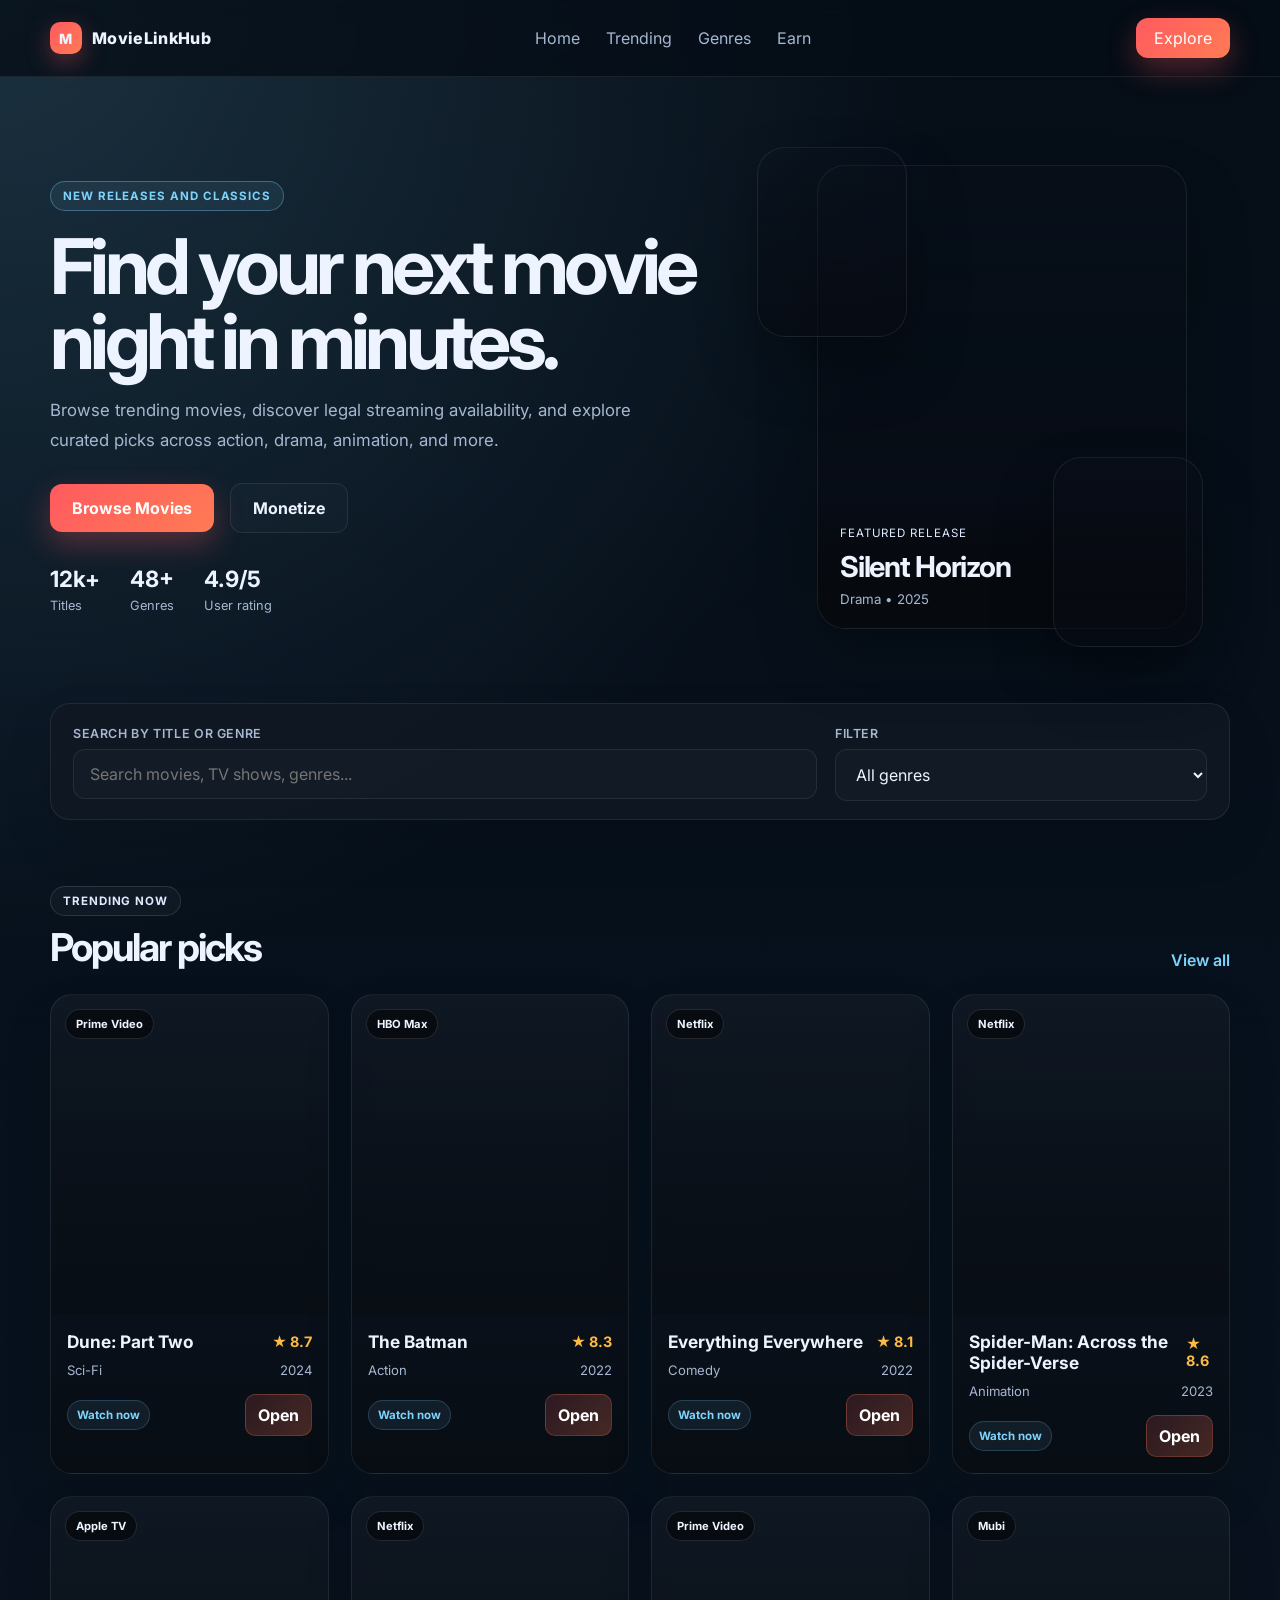
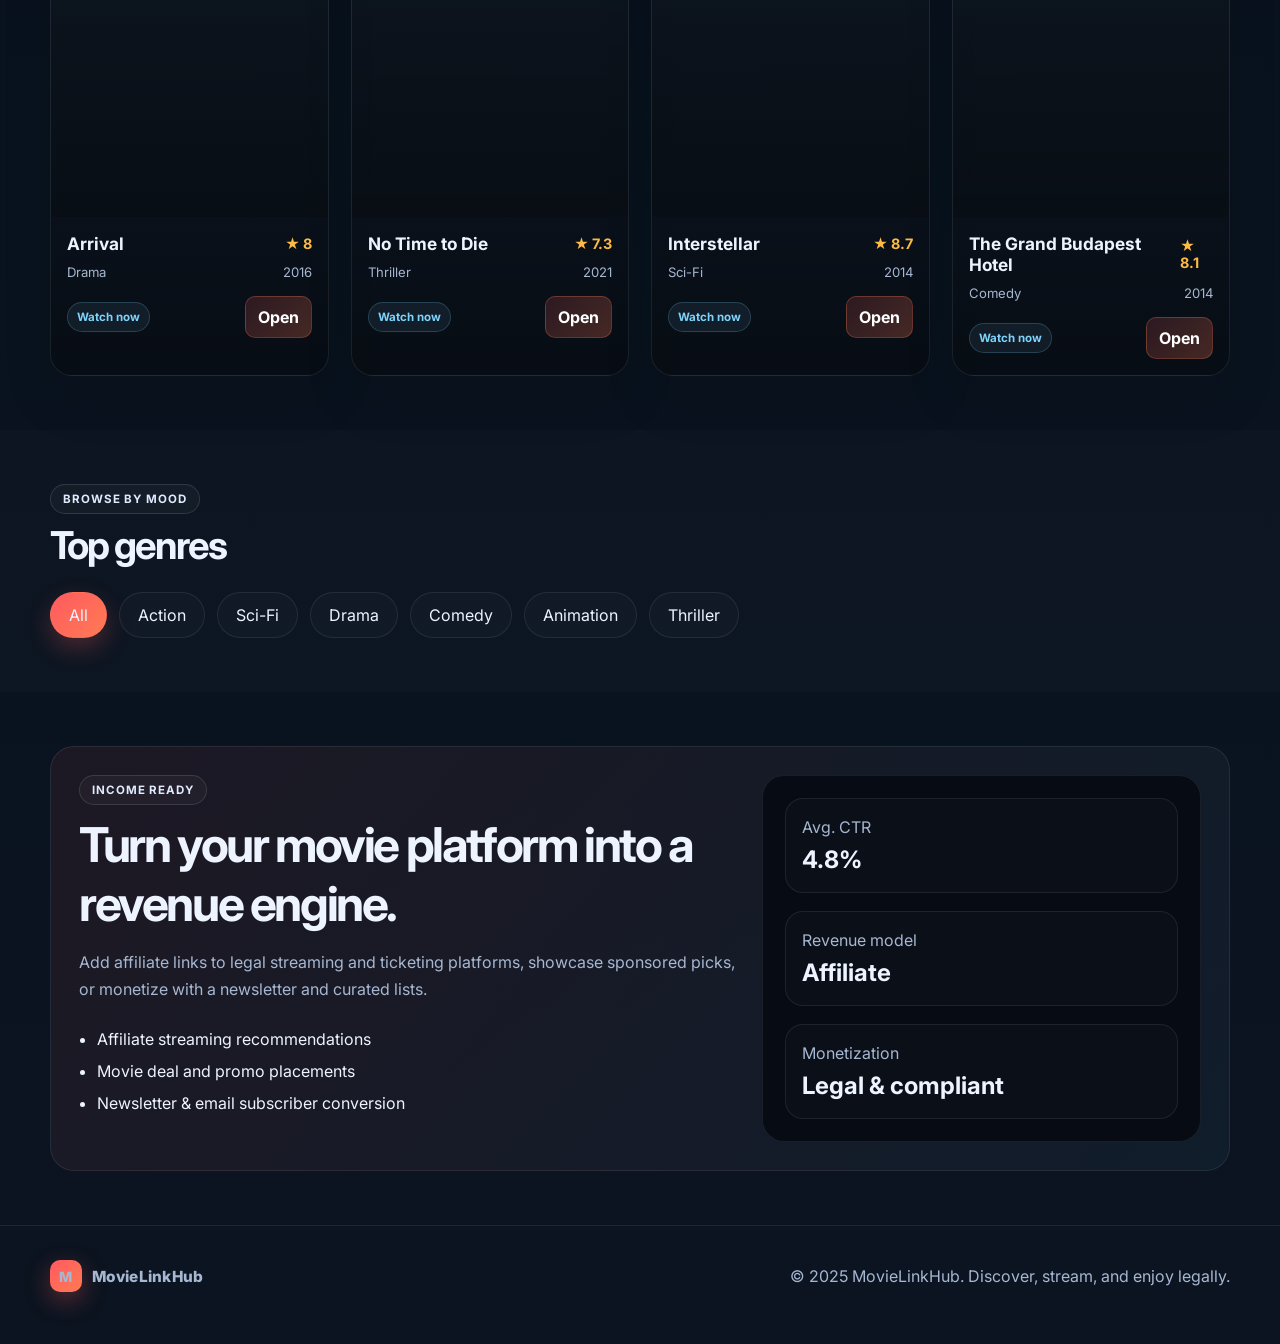
==== index.html @ af86abc9 "Create an initial movie discovery website with static content, filtering, and publisher-ready layout" ====
<!DOCTYPE html>
<html lang="en">
  <head>
    <meta charset="UTF-8" />
    <meta name="viewport" content="width=device-width, initial-scale=1.0" />
    <meta
      name="description"
      content="MovieLinkHub helps you discover trending movies, TV shows, and legal streaming options in one place."
    />
    <title>MovieLinkHub | Discover Movies & TV</title>
    <link rel="preconnect" href="https://fonts.googleapis.com" />
    <link rel="preconnect" href="https://fonts.gstatic.com" crossorigin />
    <link
      href="https://fonts.googleapis.com/css2?family=Inter:wght@400;500;600;700;800;900&display=swap"
      rel="stylesheet"
    />
    <link rel="stylesheet" href="styles.css" />
  </head>
  <body>
    <header class="topbar">
      <div class="container nav">
        <div class="brand">
          <span class="brand-mark">M</span>
          <span>MovieLinkHub</span>
        </div>
        <nav>
          <a href="#home">Home</a>
          <a href="#trending">Trending</a>
          <a href="#genres">Genres</a>
          <a href="#earn">Earn</a>
        </nav>
        <a class="nav-cta" href="#trending">Explore</a>
      </div>
    </header>

    <main>
      <section class="hero" id="home">
        <div class="container hero-grid">
          <div class="hero-copy">
            <span class="eyebrow">New releases and classics</span>
            <h1>Find your next movie night in minutes.</h1>
            <p>
              Browse trending movies, discover legal streaming availability,
              and explore curated picks across action, drama, animation,
              and more.
            </p>
            <div class="hero-actions">
              <a class="primary-btn" href="#trending">Browse Movies</a>
              <a class="secondary-btn" href="#earn">Monetize</a>
            </div>
            <ul class="stats">
              <li><strong>12k+</strong><span>Titles</span></li>
              <li><strong>48+</strong><span>Genres</span></li>
              <li><strong>4.9/5</strong><span>User rating</span></li>
            </ul>
          </div>

          <div class="hero-visual">
            <div class="poster-stack">
              <div class="poster poster-main">
                <div class="poster-overlay">
                  <span>Featured release</span>
                  <h3>Silent Horizon</h3>
                  <small>Drama • 2025</small>
                </div>
              </div>
              <div class="poster poster-small top"></div>
              <div class="poster poster-small bottom"></div>
            </div>
          </div>
        </div>
      </section>

      <section class="search-wrap">
        <div class="container search-box">
          <div class="input-group">
            <label for="movieSearch">Search by title or genre</label>
            <input id="movieSearch" type="text" placeholder="Search movies, TV shows, genres..." />
          </div>
          <div class="select-group">
            <label for="genreFilter">Filter</label>
            <select id="genreFilter">
              <option value="all">All genres</option>
            </select>
          </div>
        </div>
      </section>

      <section class="section" id="trending">
        <div class="container">
          <div class="section-heading">
            <div>
              <span class="eyebrow dark">Trending now</span>
              <h2>Popular picks</h2>
            </div>
            <a href="#" class="link-btn">View all</a>
          </div>
          <div class="movie-grid" id="movieGrid"></div>
        </div>
      </section>

      <section class="section alt" id="genres">
        <div class="container">
          <div class="section-heading">
            <div>
              <span class="eyebrow dark">Browse by mood</span>
              <h2>Top genres</h2>
            </div>
          </div>
          <div class="genre-row">
            <button class="genre-pill active" data-genre="all">All</button>
            <button class="genre-pill" data-genre="Action">Action</button>
            <button class="genre-pill" data-genre="Sci-Fi">Sci-Fi</button>
            <button class="genre-pill" data-genre="Drama">Drama</button>
            <button class="genre-pill" data-genre="Comedy">Comedy</button>
            <button class="genre-pill" data-genre="Animation">Animation</button>
            <button class="genre-pill" data-genre="Thriller">Thriller</button>
          </div>
        </div>
      </section>

      <section class="section earn" id="earn">
        <div class="container earn-box">
          <div class="earn-copy">
            <span class="eyebrow dark">Income ready</span>
            <h2>Turn your movie platform into a revenue engine.</h2>
            <p>
              Add affiliate links to legal streaming and ticketing platforms,
              showcase sponsored picks, or monetize with a newsletter and curated lists.
            </p>
            <ul>
              <li>Affiliate streaming recommendations</li>
              <li>Movie deal and promo placements</li>
              <li>Newsletter & email subscriber conversion</li>
            </ul>
          </div>
          <div class="earn-card">
            <div class="mini-metric">
              <span>Avg. CTR</span>
              <strong>4.8%</strong>
            </div>
            <div class="mini-metric">
              <span>Revenue model</span>
              <strong>Affiliate</strong>
            </div>
            <div class="mini-metric">
              <span>Monetization</span>
              <strong>Legal & compliant</strong>
            </div>
          </div>
        </div>
      </section>
    </main>

    <footer class="site-footer">
      <div class="container footer-row">
        <div>
          <div class="brand footer-brand">
            <span class="brand-mark">M</span>
            <span>MovieLinkHub</span>
          </div>
        </div>
        <p>© 2025 MovieLinkHub. Discover, stream, and enjoy legally.</p>
      </div>
    </footer>

    <script src="script.js"></script>
  </body>
</html>
---- styles.css ----
* {
  box-sizing: border-box;
}

:root {
  --bg: #07111d;
  --panel: #0d1b2a;
  --panel-alt: #122537;
  --panel-soft: rgba(18, 37, 55, 0.9);
  --card: #0f1724;
  --text: #edf4ff;
  --muted: #a6b7d1;
  --primary: #ff5a5f;
  --primary-2: #ff7b54;
  --accent: #7dd3fc;
  --gold: #fdbb44;
  --shadow: rgba(0, 0, 0, 0.28);
  --border: rgba(255, 255, 255, 0.08);
}

html {
  scroll-behavior: smooth;
}

body {
  margin: 0;
  font-family: "Inter", sans-serif;
  background:
    radial-gradient(circle at top left, rgba(125, 211, 252, 0.18), transparent 30%),
    linear-gradient(180deg, #050d16 0%, #07111d 38%, #0b1420 100%);
  color: var(--text);
}

a {
  color: inherit;
  text-decoration: none;
}

img {
  max-width: 100%;
  display: block;
}

button,
input,
select {
  font: inherit;
}

.container {
  width: min(1180px, calc(100% - 32px));
  margin: 0 auto;
}

.topbar {
  position: sticky;
  top: 0;
  z-index: 50;
  backdrop-filter: blur(12px);
  background: rgba(5, 13, 22, 0.75);
  border-bottom: 1px solid var(--border);
}

.nav {
  display: flex;
  justify-content: space-between;
  align-items: center;
  min-height: 76px;
}

.brand {
  display: inline-flex;
  align-items: center;
  gap: 10px;
  font-weight: 800;
  letter-spacing: 0.02em;
}

.brand-mark {
  width: 32px;
  height: 32px;
  border-radius: 10px;
  display: grid;
  place-items: center;
  font-size: 0.88rem;
  background: linear-gradient(135deg, var(--primary), var(--primary-2));
  box-shadow: 0 8px 24px rgba(255, 90, 95, 0.35);
}

nav {
  display: flex;
  align-items: center;
  gap: 26px;
  color: var(--muted);
}

nav a {
  transition: color 0.2s ease;
}

nav a:hover {
  color: var(--text);
}

.nav-cta,
.primary-btn,
.secondary-btn {
  display: inline-flex;
  align-items: center;
  justify-content: center;
  border-radius: 12px;
  transition: transform 0.2s ease, box-shadow 0.2s ease;
}

.nav-cta,
.primary-btn {
  background: linear-gradient(135deg, var(--primary), var(--primary-2));
  color: white;
  box-shadow: 0 12px 30px rgba(255, 90, 95, 0.3);
}

.nav-cta {
  padding: 10px 18px;
}

.primary-btn,
.secondary-btn {
  padding: 14px 22px;
  font-weight: 700;
}

.secondary-btn {
  border: 1px solid var(--border);
  background: rgba(255, 255, 255, 0.02);
}

.nav-cta:hover,
.primary-btn:hover,
.secondary-btn:hover,
.genre-pill:hover {
  transform: translateY(-1px);
}

.hero {
  padding: 70px 0 38px;
}

.hero-grid {
  display: grid;
  grid-template-columns: 1.15fr 0.85fr;
  gap: 36px;
  align-items: center;
}

.eyebrow {
  display: inline-block;
  padding: 7px 12px;
  border: 1px solid rgba(125, 211, 252, 0.35);
  background: rgba(125, 211, 252, 0.08);
  border-radius: 999px;
  color: var(--accent);
  font-size: 0.72rem;
  font-weight: 700;
  text-transform: uppercase;
  letter-spacing: 0.08em;
}

.eyebrow.dark {
  color: #dfeaff;
  border-color: rgba(255, 255, 255, 0.12);
  background: rgba(255, 255, 255, 0.03);
}

.hero-copy h1 {
  margin: 18px 0 16px;
  font-size: clamp(2.7rem, 6vw, 5rem);
  line-height: 0.98;
  letter-spacing: -0.06em;
}

.hero-copy p {
  max-width: 600px;
  color: var(--muted);
  font-size: 1.05rem;
  line-height: 1.75;
}

.hero-actions {
  display: flex;
  align-items: center;
  gap: 16px;
  margin-top: 28px;
}

.stats {
  list-style: none;
  padding: 0;
  margin: 32px 0 0;
  display: flex;
  align-items: center;
  flex-wrap: wrap;
  gap: 30px;
}

.stats li {
  display: flex;
  flex-direction: column;
  gap: 6px;
}

.stats strong {
  font-size: 1.4rem;
}

.stats span {
  color: var(--muted);
  font-size: 0.8rem;
}

.hero-visual {
  display: flex;
  justify-content: center;
  align-items: center;
}

.poster-stack {
  position: relative;
  width: min(460px, 100%);
  height: 500px;
}

.poster {
  position: absolute;
  border-radius: 28px;
  overflow: hidden;
  box-shadow: 0 32px 60px var(--shadow);
  border: 1px solid rgba(255, 255, 255, 0.08);
}

.poster-main {
  inset: 18px 30px 18px 60px;
  background:
    linear-gradient(180deg, rgba(14, 19, 31, 0.15), rgba(7, 10, 18, 0.82)),
    url("https://images.unsplash.com/photo-1517604931442-7e0c8ed2963c?auto=format&fit=crop&w=900&q=80") center/cover no-repeat;
}

.poster-small {
  width: 150px;
  height: 190px;
  background-size: cover;
  background-position: center;
}

.poster-small.top {
  left: 0;
  top: 0;
  background-image: linear-gradient(180deg, rgba(14, 19, 31, 0.18), rgba(7, 10, 18, 0.72)), url("https://images.unsplash.com/photo-1513106580091-1d82408b8cd6?auto=format&fit=crop&w=900&q=80");
}

.poster-small.bottom {
  right: 14px;
  bottom: 0;
  background-image: linear-gradient(180deg, rgba(14, 19, 31, 0.18), rgba(7, 10, 18, 0.72)), url("https://images.unsplash.com/photo-1497032628192-86f99bcd76bc?auto=format&fit=crop&w=900&q=80");
}

.poster-overlay {
  position: absolute;
  inset: auto 0 0 0;
  padding: 20px 22px;
  background: linear-gradient(180deg, transparent, rgba(6, 9, 14, 0.9) 55%);
}

.poster-overlay span {
  font-size: 0.72rem;
  color: #dfeaff;
  text-transform: uppercase;
  letter-spacing: 0.08em;
}

.poster-overlay h3 {
  margin: 8px 0 4px;
  font-size: 1.8rem;
  letter-spacing: -0.04em;
}

.poster-overlay small {
  color: var(--muted);
}

.search-wrap {
  padding: 18px 0 12px;
}

.search-box {
  background: rgba(16, 24, 35, 0.9);
  border: 1px solid var(--border);
  padding: 22px 22px 18px;
  border-radius: 20px;
  display: grid;
  grid-template-columns: 2fr 1fr;
  gap: 18px;
  box-shadow: 0 24px 50px rgba(0, 0, 0, 0.12);
}

.input-group,
.select-group {
  display: flex;
  flex-direction: column;
  gap: 8px;
}

label {
  color: var(--muted);
  font-size: 0.78rem;
  font-weight: 600;
  letter-spacing: 0.05em;
  text-transform: uppercase;
}

input,
select {
  width: 100%;
  color: var(--text);
  background: rgba(255, 255, 255, 0.02);
  border: 1px solid var(--border);
  border-radius: 12px;
  padding: 14px 16px;
  outline: none;
}

input:focus,
select:focus {
  border-color: rgba(125, 211, 252, 0.5);
  box-shadow: 0 0 0 4px rgba(125, 211, 252, 0.12);
}

.section {
  padding: 54px 0;
}

.alt {
  background: rgba(255, 255, 255, 0.01);
}

.section-heading {
  display: flex;
  justify-content: space-between;
  align-items: end;
  gap: 20px;
  margin-bottom: 24px;
}

.section-heading h2 {
  margin: 8px 0 0;
  font-size: clamp(1.9rem, 3vw, 3rem);
  letter-spacing: -0.05em;
}

.link-btn {
  color: var(--accent);
  font-weight: 600;
}

.movie-grid {
  display: grid;
  grid-template-columns: repeat(4, minmax(0, 1fr));
  gap: 22px;
}

.movie-card {
  background: linear-gradient(180deg, rgba(17, 26, 38, 0.88), rgba(8, 13, 19, 0.9));
  border: 1px solid var(--border);
  border-radius: 22px;
  overflow: hidden;
  box-shadow: 0 24px 50px rgba(0, 0, 0, 0.12);
}

.card-image {
  position: relative;
  height: 320px;
  background-size: cover;
  background-position: center;
}

.card-badge {
  position: absolute;
  top: 14px;
  left: 14px;
  padding: 7px 10px;
  border-radius: 999px;
  font-size: 0.7rem;
  font-weight: 700;
  background: rgba(0, 0, 0, 0.46);
  border: 1px solid rgba(255, 255, 255, 0.12);
  backdrop-filter: blur(6px);
}

.card-body {
  padding: 16px;
}

.card-head {
  display: flex;
  justify-content: space-between;
  align-items: center;
  gap: 12px;
}

.card-head h3 {
  margin: 0;
  font-size: 1.08rem;
}

.rating {
  color: var(--gold);
  font-weight: 700;
  font-size: 0.9rem;
}

.meta {
  margin: 10px 0 12px;
  color: var(--muted);
  font-size: 0.82rem;
  display: flex;
  justify-content: space-between;
  gap: 12px;
}

.card-footer {
  display: flex;
  justify-content: space-between;
  align-items: center;
  gap: 12px;
  margin-top: 16px;
}

.tag {
  background: rgba(125, 211, 252, 0.08);
  border: 1px solid rgba(125, 211, 252, 0.2);
  color: var(--accent);
  padding: 7px 9px;
  border-radius: 999px;
  font-size: 0.72rem;
  font-weight: 700;
}

.watch-btn {
  padding: 10px 12px;
  border-radius: 10px;
  background: linear-gradient(135deg, rgba(255, 90, 95, 0.15), rgba(255, 123, 84, 0.25));
  border: 1px solid rgba(255, 123, 84, 0.25);
  color: #fff;
  font-weight: 700;
  transition: opacity 0.2s ease;
}

.watch-btn:hover {
  opacity: 0.92;
}

.genre-row {
  display: flex;
  gap: 12px;
  flex-wrap: wrap;
}

.genre-pill {
  border: 1px solid var(--border);
  background: rgba(255, 255, 255, 0.02);
  color: var(--text);
  padding: 12px 18px;
  border-radius: 999px;
  cursor: pointer;
  transition: all 0.2s ease;
}

.genre-pill.active {
  background: linear-gradient(135deg, var(--primary), var(--primary-2));
  border-color: transparent;
  box-shadow: 0 10px 24px rgba(255, 90, 95, 0.25);
}

.earn-box {
  display: grid;
  grid-template-columns: 1.2fr 0.8fr;
  gap: 24px;
  padding: 28px;
  background: linear-gradient(135deg, rgba(255, 90, 95, 0.08), rgba(125, 211, 252, 0.05));
  border: 1px solid var(--border);
  border-radius: 24px;
}

.earn-copy h2 {
  margin: 10px 0 12px;
  font-size: clamp(2rem, 4vw, 3rem);
  letter-spacing: -0.05em;
}

.earn-copy p {
  color: var(--muted);
  line-height: 1.7;
}

.earn-copy ul {
  margin: 20px 0 0;
  padding-left: 18px;
  color: #edf4ff;
  line-height: 2;
}

.earn-card {
  background: rgba(6, 11, 18, 0.9);
  border: 1px solid var(--border);
  border-radius: 22px;
  padding: 22px;
  display: grid;
  gap: 18px;
}

.mini-metric {
  padding: 18px 16px;
  border-radius: 18px;
  background: rgba(255, 255, 255, 0.02);
  border: 1px solid var(--border);
}

.mini-metric span {
  display: block;
  color: var(--muted);
  margin-bottom: 8px;
}

.mini-metric strong {
  font-size: 1.5rem;
}

.site-footer {
  padding: 24px 0 42px;
  border-top: 1px solid var(--border);
}

.footer-row {
  display: flex;
  justify-content: space-between;
  align-items: center;
  gap: 16px;
  color: var(--muted);
}

.footer-brand {
  font-size: 0.96rem;
}

@media (max-width: 980px) {
  .hero-grid,
  .earn-box,
  .search-box,
  .movie-grid {
    grid-template-columns: 1fr 1fr;
  }

  .hero-grid {
    grid-template-columns: 1fr;
  }

  .movie-grid {
    grid-template-columns: repeat(2, minmax(0, 1fr));
  }
}

@media (max-width: 700px) {
  nav {
    display: none;
  }

  .hero {
    padding-top: 52px;
  }

  .search-box,
  .movie-grid,
  .earn-box {
    grid-template-columns: 1fr;
  }

  .movie-grid {
    display: grid;
  }

  .hero-actions,
  .footer-row,
  .section-heading {
    flex-direction: column;
    align-items: flex-start;
  }

  .hero-copy h1 {
    font-size: 2.6rem;
  }

  .poster-stack {
    height: 420px;
  }
}
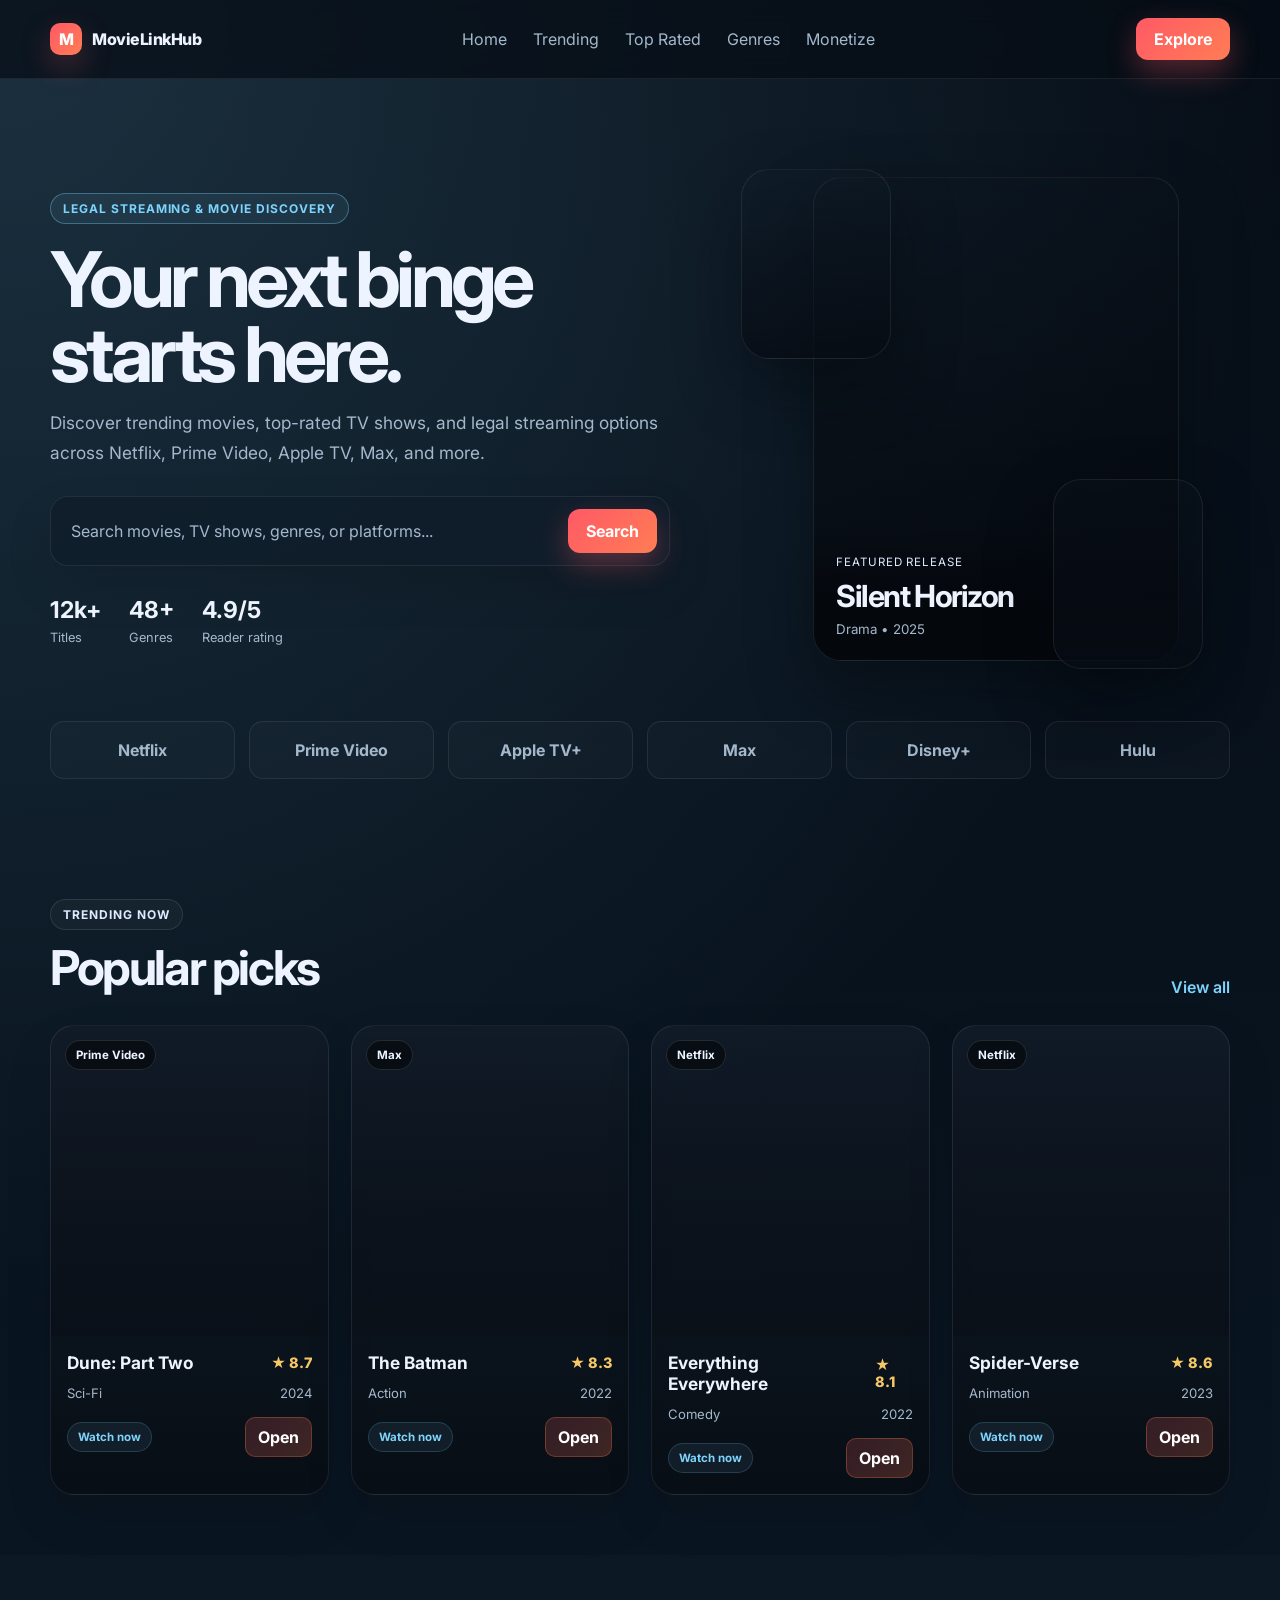
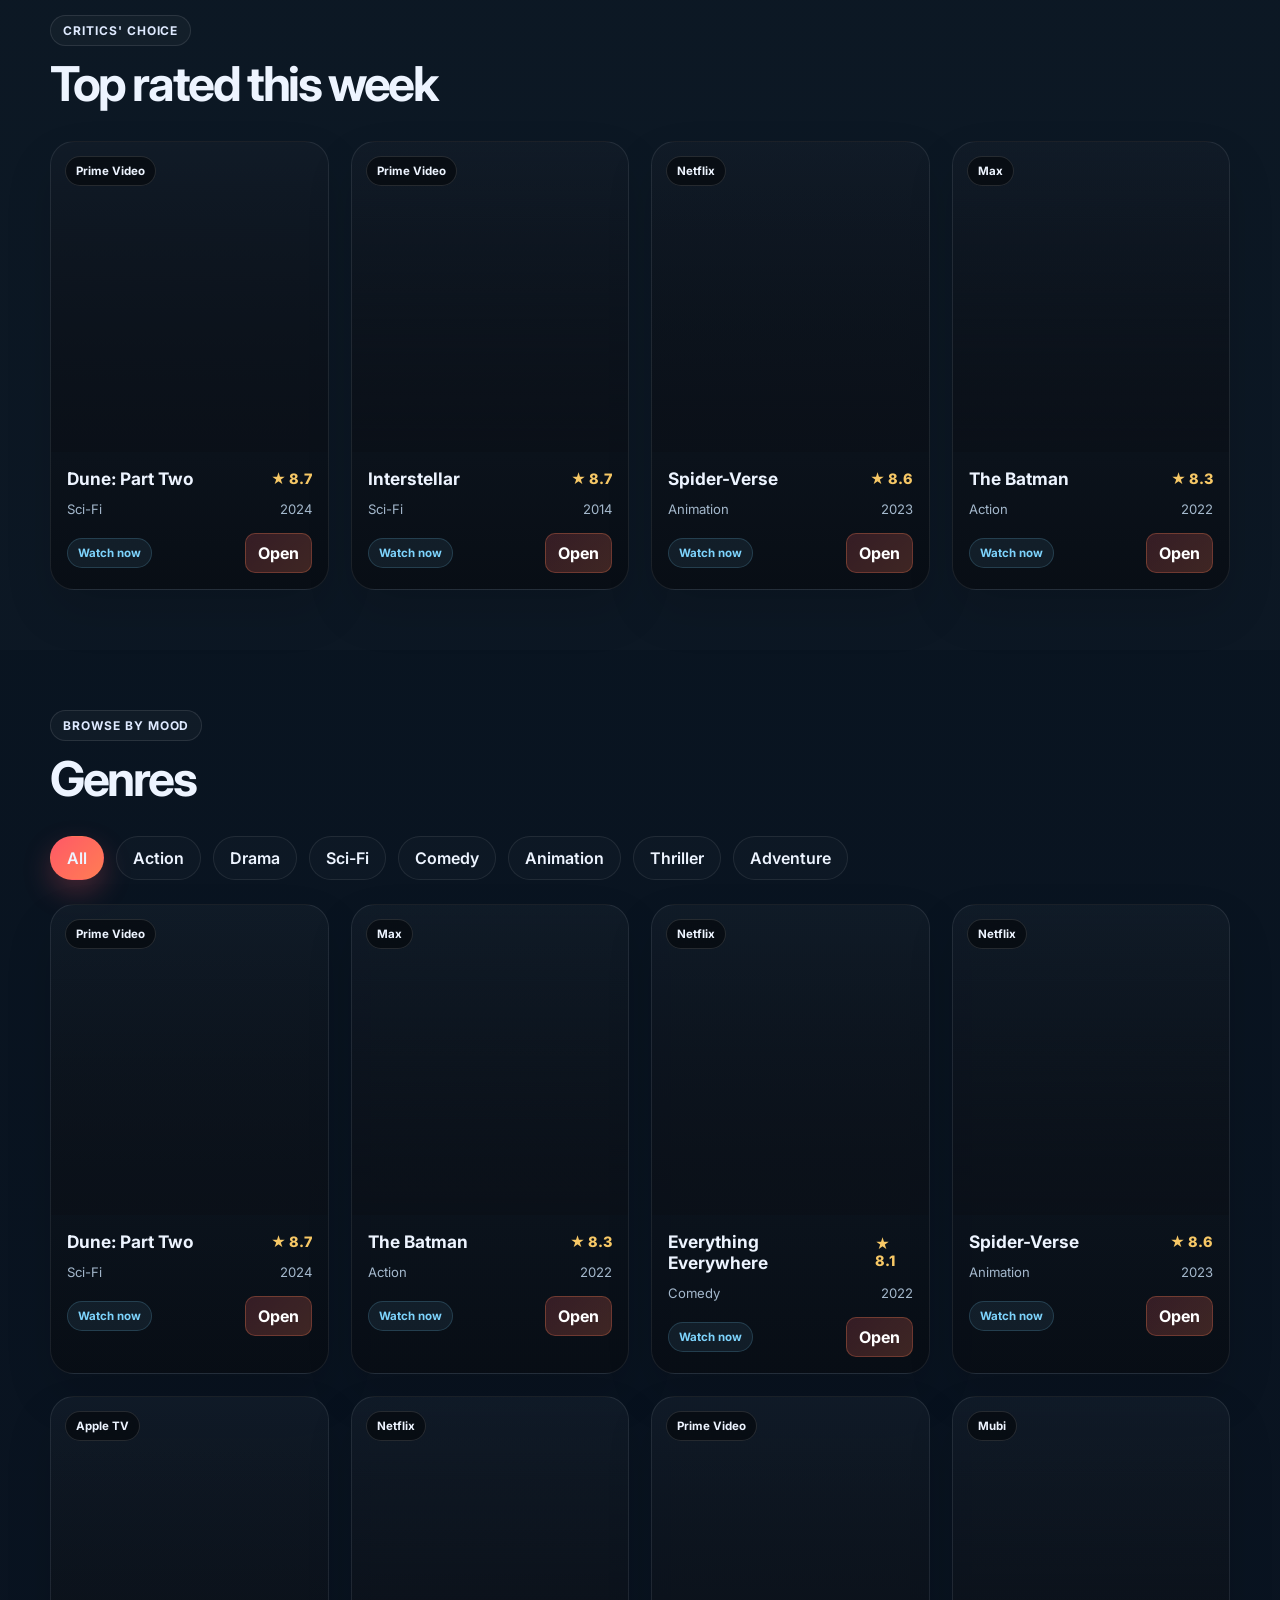
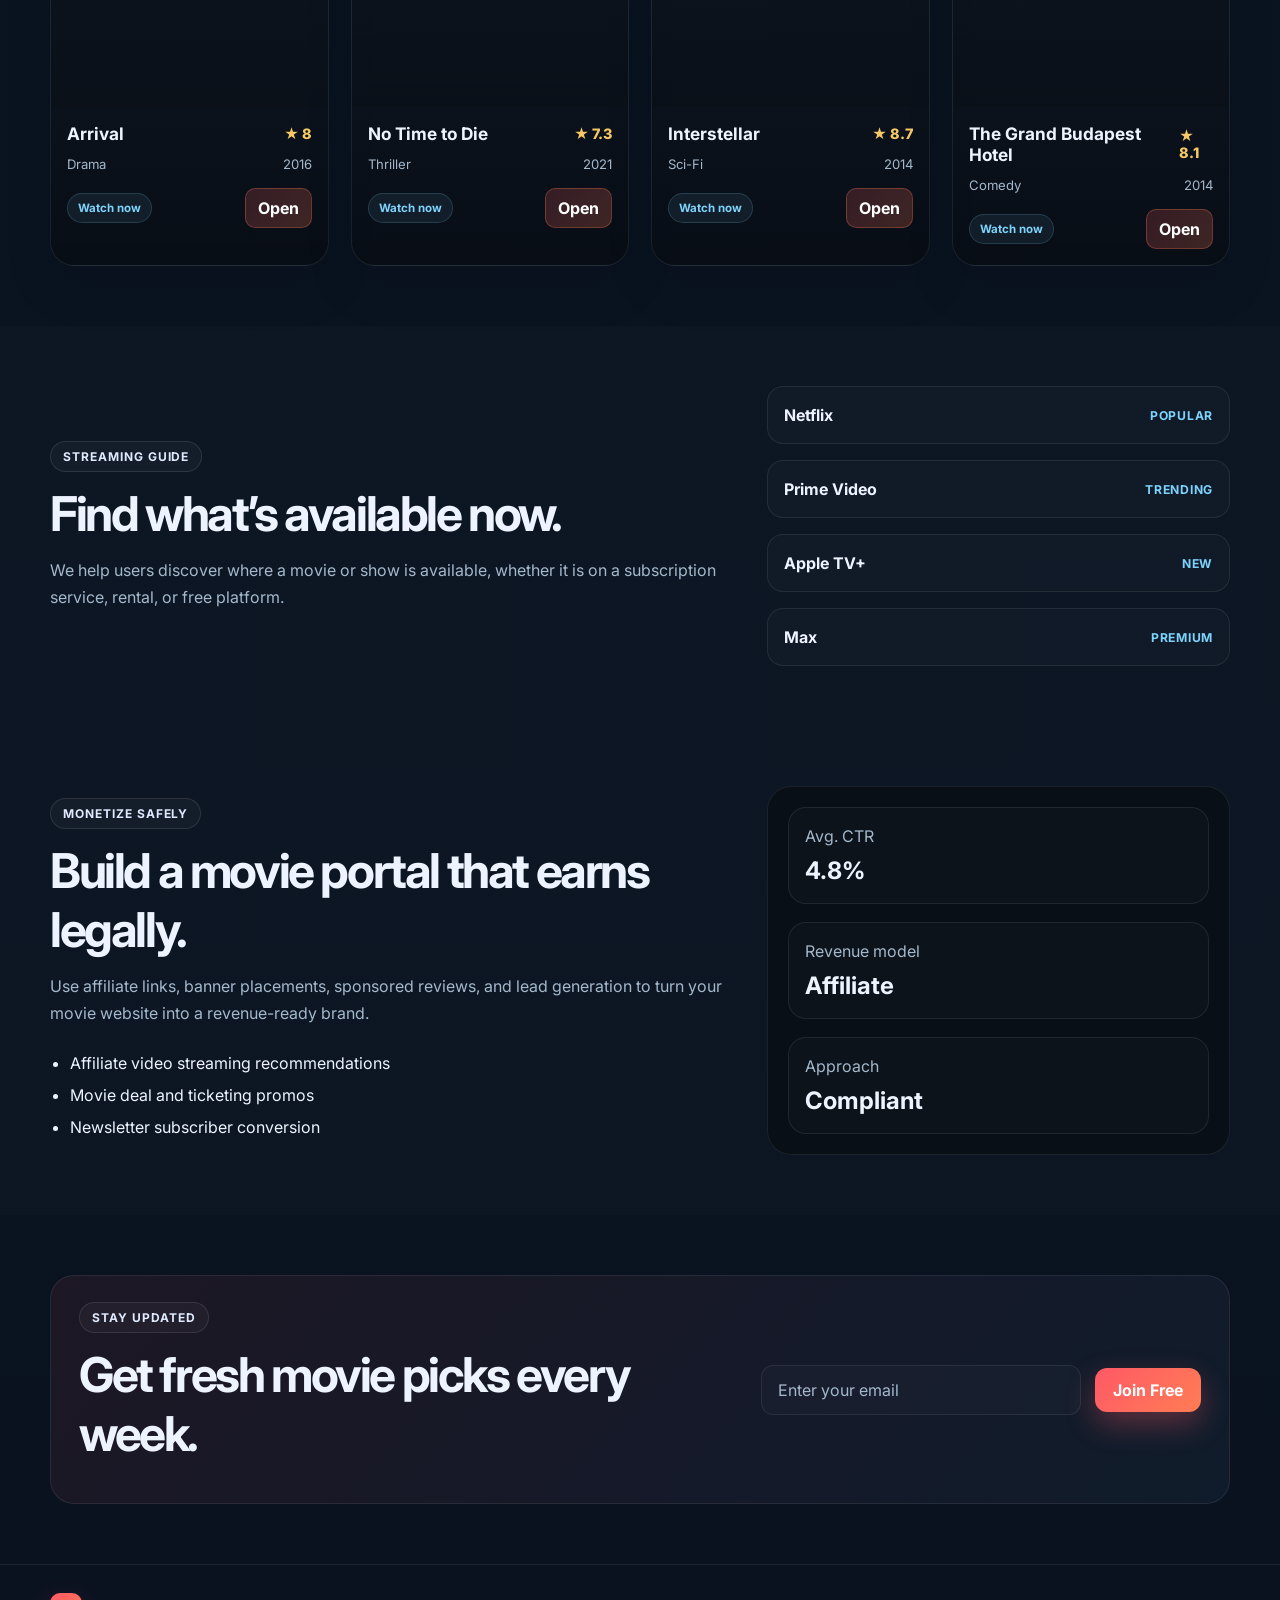
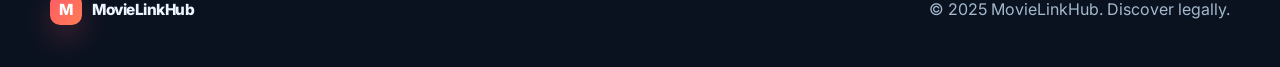
==== commit b3943cf8: "Upgrade the movie site into a more complete streaming portal with richer sections, search, and monet" ====
--- a/index.html
+++ b/index.html
@@ -5,9 +5,9 @@
     <meta name="viewport" content="width=device-width, initial-scale=1.0" />
     <meta
       name="description"
-      content="MovieLinkHub helps you discover trending movies, TV shows, and legal streaming options in one place."
+      content="MovieLinkHub is a modern movie and TV discovery portal with legal streaming info, trending titles, and affiliate-ready monetization."
     />
-    <title>MovieLinkHub | Discover Movies & TV</title>
+    <title>MovieLinkHub | Movie & TV Discover</title>
     <link rel="preconnect" href="https://fonts.googleapis.com" />
     <link rel="preconnect" href="https://fonts.gstatic.com" crossorigin />
     <link
@@ -17,150 +17,213 @@
     <link rel="stylesheet" href="styles.css" />
   </head>
   <body>
-    <header class="topbar">
-      <div class="container nav">
-        <div class="brand">
+    <header class="site-header">
+      <div class="container nav-wrap">
+        <a href="#home" class="brand" aria-label="MovieLinkHub home">
           <span class="brand-mark">M</span>
           <span>MovieLinkHub</span>
-        </div>
-        <nav>
+        </a>
+
+        <nav class="main-nav" aria-label="Main navigation">
           <a href="#home">Home</a>
           <a href="#trending">Trending</a>
+          <a href="#top-rated">Top Rated</a>
           <a href="#genres">Genres</a>
-          <a href="#earn">Earn</a>
+          <a href="#monetize">Monetize</a>
         </nav>
-        <a class="nav-cta" href="#trending">Explore</a>
+
+        <a class="header-btn" href="#trending">Explore</a>
       </div>
     </header>
 
     <main>
       <section class="hero" id="home">
         <div class="container hero-grid">
-          <div class="hero-copy">
-            <span class="eyebrow">New releases and classics</span>
-            <h1>Find your next movie night in minutes.</h1>
+          <div class="hero-content">
+            <span class="eyebrow">Legal streaming & movie discovery</span>
+            <h1>Your next binge starts here.</h1>
             <p>
-              Browse trending movies, discover legal streaming availability,
-              and explore curated picks across action, drama, animation,
-              and more.
+              Discover trending movies, top-rated TV shows, and legal streaming options
+              across Netflix, Prime Video, Apple TV, Max, and more.
             </p>
-            <div class="hero-actions">
-              <a class="primary-btn" href="#trending">Browse Movies</a>
-              <a class="secondary-btn" href="#earn">Monetize</a>
-            </div>
-            <ul class="stats">
-              <li><strong>12k+</strong><span>Titles</span></li>
-              <li><strong>48+</strong><span>Genres</span></li>
-              <li><strong>4.9/5</strong><span>User rating</span></li>
-            </ul>
-          </div>
-
-          <div class="hero-visual">
-            <div class="poster-stack">
-              <div class="poster poster-main">
+
+            <div class="hero-search">
+              <input
+                id="globalSearch"
+                type="text"
+                placeholder="Search movies, TV shows, genres, or platforms..."
+              />
+              <button type="button">Search</button>
+            </div>
+
+            <div class="hero-stats">
+              <div>
+                <strong>12k+</strong>
+                <span>Titles</span>
+              </div>
+              <div>
+                <strong>48+</strong>
+                <span>Genres</span>
+              </div>
+              <div>
+                <strong>4.9/5</strong>
+                <span>Reader rating</span>
+              </div>
+            </div>
+          </div>
+
+          <div class="hero-visual" aria-label="Featured posters">
+            <div class="poster-scene">
+              <div class="poster poster-large">
                 <div class="poster-overlay">
                   <span>Featured release</span>
                   <h3>Silent Horizon</h3>
                   <small>Drama • 2025</small>
                 </div>
               </div>
-              <div class="poster poster-small top"></div>
-              <div class="poster poster-small bottom"></div>
-            </div>
-          </div>
-        </div>
-      </section>
-
-      <section class="search-wrap">
-        <div class="container search-box">
-          <div class="input-group">
-            <label for="movieSearch">Search by title or genre</label>
-            <input id="movieSearch" type="text" placeholder="Search movies, TV shows, genres..." />
-          </div>
-          <div class="select-group">
-            <label for="genreFilter">Filter</label>
-            <select id="genreFilter">
-              <option value="all">All genres</option>
-            </select>
-          </div>
+              <div class="poster poster-mini mini-one"></div>
+              <div class="poster poster-mini mini-two"></div>
+            </div>
+          </div>
+        </div>
+      </section>
+
+      <section class="section trust-strip">
+        <div class="container trust-grid">
+          <div>Netflix</div>
+          <div>Prime Video</div>
+          <div>Apple TV+</div>
+          <div>Max</div>
+          <div>Disney+</div>
+          <div>Hulu</div>
         </div>
       </section>
 
       <section class="section" id="trending">
         <div class="container">
-          <div class="section-heading">
+          <div class="section-head">
             <div>
               <span class="eyebrow dark">Trending now</span>
               <h2>Popular picks</h2>
             </div>
-            <a href="#" class="link-btn">View all</a>
-          </div>
-          <div class="movie-grid" id="movieGrid"></div>
-        </div>
-      </section>
-
-      <section class="section alt" id="genres">
+            <a href="#" class="inline-link">View all</a>
+          </div>
+
+          <div id="trendingGrid" class="movie-grid"></div>
+        </div>
+      </section>
+
+      <section class="section alt" id="top-rated">
         <div class="container">
-          <div class="section-heading">
+          <div class="section-head">
+            <div>
+              <span class="eyebrow dark">Critics' choice</span>
+              <h2>Top rated this week</h2>
+            </div>
+          </div>
+
+          <div id="topRatedGrid" class="movie-grid"></div>
+        </div>
+      </section>
+
+      <section class="section" id="genres">
+        <div class="container">
+          <div class="section-head">
             <div>
               <span class="eyebrow dark">Browse by mood</span>
-              <h2>Top genres</h2>
-            </div>
-          </div>
-          <div class="genre-row">
+              <h2>Genres</h2>
+            </div>
+          </div>
+
+          <div class="genre-filter-row">
             <button class="genre-pill active" data-genre="all">All</button>
             <button class="genre-pill" data-genre="Action">Action</button>
+            <button class="genre-pill" data-genre="Drama">Drama</button>
             <button class="genre-pill" data-genre="Sci-Fi">Sci-Fi</button>
-            <button class="genre-pill" data-genre="Drama">Drama</button>
             <button class="genre-pill" data-genre="Comedy">Comedy</button>
             <button class="genre-pill" data-genre="Animation">Animation</button>
             <button class="genre-pill" data-genre="Thriller">Thriller</button>
-          </div>
-        </div>
-      </section>
-
-      <section class="section earn" id="earn">
-        <div class="container earn-box">
-          <div class="earn-copy">
-            <span class="eyebrow dark">Income ready</span>
-            <h2>Turn your movie platform into a revenue engine.</h2>
+            <button class="genre-pill" data-genre="Adventure">Adventure</button>
+          </div>
+
+          <div id="genreGrid" class="movie-grid genre-grid"></div>
+        </div>
+      </section>
+
+      <section class="section partner-section">
+        <div class="container partner-layout">
+          <div class="partner-copy">
+            <span class="eyebrow dark">Streaming guide</span>
+            <h2>Find what’s available now.</h2>
             <p>
-              Add affiliate links to legal streaming and ticketing platforms,
-              showcase sponsored picks, or monetize with a newsletter and curated lists.
+              We help users discover where a movie or show is available, whether it is on a
+              subscription service, rental, or free platform.
+            </p>
+          </div>
+
+          <div class="platform-list">
+            <div class="platform-item"><span>Netflix</span><b>Popular</b></div>
+            <div class="platform-item"><span>Prime Video</span><b>Trending</b></div>
+            <div class="platform-item"><span>Apple TV+</span><b>New</b></div>
+            <div class="platform-item"><span>Max</span><b>Premium</b></div>
+          </div>
+        </div>
+      </section>
+
+      <section class="section monetise" id="monetize">
+        <div class="container monetize-grid">
+          <div class="monetize-copy">
+            <span class="eyebrow dark">Monetize safely</span>
+            <h2>Build a movie portal that earns legally.</h2>
+            <p>
+              Use affiliate links, banner placements, sponsored reviews, and lead generation to
+              turn your movie website into a revenue-ready brand.
             </p>
             <ul>
-              <li>Affiliate streaming recommendations</li>
-              <li>Movie deal and promo placements</li>
-              <li>Newsletter & email subscriber conversion</li>
+              <li>Affiliate video streaming recommendations</li>
+              <li>Movie deal and ticketing promos</li>
+              <li>Newsletter subscriber conversion</li>
             </ul>
           </div>
-          <div class="earn-card">
-            <div class="mini-metric">
+
+          <div class="monetize-card">
+            <div class="metric-box">
               <span>Avg. CTR</span>
               <strong>4.8%</strong>
             </div>
-            <div class="mini-metric">
+            <div class="metric-box">
               <span>Revenue model</span>
               <strong>Affiliate</strong>
             </div>
-            <div class="mini-metric">
-              <span>Monetization</span>
-              <strong>Legal & compliant</strong>
-            </div>
-          </div>
+            <div class="metric-box">
+              <span>Approach</span>
+              <strong>Compliant</strong>
+            </div>
+          </div>
+        </div>
+      </section>
+
+      <section class="section newsletter">
+        <div class="container newsletter-box">
+          <div>
+            <span class="eyebrow dark">Stay updated</span>
+            <h2>Get fresh movie picks every week.</h2>
+          </div>
+          <form class="newsletter-form">
+            <input type="email" placeholder="Enter your email" />
+            <button type="submit">Join Free</button>
+          </form>
         </div>
       </section>
     </main>
 
     <footer class="site-footer">
       <div class="container footer-row">
-        <div>
-          <div class="brand footer-brand">
-            <span class="brand-mark">M</span>
-            <span>MovieLinkHub</span>
-          </div>
-        </div>
-        <p>© 2025 MovieLinkHub. Discover, stream, and enjoy legally.</p>
+        <div class="brand footer-brand">
+          <span class="brand-mark">M</span>
+          <span>MovieLinkHub</span>
+        </div>
+        <p>© 2025 MovieLinkHub. Discover legally.</p>
       </div>
     </footer>
 
--- a/styles.css
+++ b/styles.css
@@ -4,18 +4,18 @@
 
 :root {
   --bg: #07111d;
-  --panel: #0d1b2a;
-  --panel-alt: #122537;
-  --panel-soft: rgba(18, 37, 55, 0.9);
-  --card: #0f1724;
+  --bg-sec: #0d1724;
+  --panel: #101d2b;
+  --panel-alt: #122536;
   --text: #edf4ff;
-  --muted: #a6b7d1;
-  --primary: #ff5a5f;
-  --primary-2: #ff7b54;
+  --muted: #a4b8cc;
+  --primary: #ff5966;
+  --primary-2: #ff7d54;
   --accent: #7dd3fc;
-  --gold: #fdbb44;
-  --shadow: rgba(0, 0, 0, 0.28);
+  --gold: #f7c866;
+  --success: #80ed99;
   --border: rgba(255, 255, 255, 0.08);
+  --shadow: rgba(4, 9, 14, 0.45);
 }
 
 html {
@@ -25,10 +25,10 @@
 body {
   margin: 0;
   font-family: "Inter", sans-serif;
+  color: var(--text);
   background:
-    radial-gradient(circle at top left, rgba(125, 211, 252, 0.18), transparent 30%),
-    linear-gradient(180deg, #050d16 0%, #07111d 38%, #0b1420 100%);
-  color: var(--text);
+    radial-gradient(circle at top left, rgba(125, 211, 252, 0.18), transparent 26%),
+    linear-gradient(180deg, #060d16 0%, #091521 30%, #0a1220 100%);
 }
 
 a {
@@ -36,36 +36,36 @@
   text-decoration: none;
 }
 
+button,
+input {
+  font: inherit;
+}
+
 img {
+  display: block;
   max-width: 100%;
-  display: block;
-}
-
-button,
-input,
-select {
-  font: inherit;
 }
 
 .container {
-  width: min(1180px, calc(100% - 32px));
+  width: min(1180px, calc(100% - 30px));
   margin: 0 auto;
 }
 
-.topbar {
+.site-header {
   position: sticky;
   top: 0;
   z-index: 50;
+  border-bottom: 1px solid var(--border);
+  background: rgba(6, 13, 22, 0.72);
   backdrop-filter: blur(12px);
-  background: rgba(5, 13, 22, 0.75);
-  border-bottom: 1px solid var(--border);
-}
-
-.nav {
-  display: flex;
+}
+
+.nav-wrap {
+  display: flex;
+  align-items: center;
   justify-content: space-between;
-  align-items: center;
-  min-height: 76px;
+  min-height: 78px;
+  gap: 20px;
 }
 
 .brand {
@@ -73,146 +73,159 @@
   align-items: center;
   gap: 10px;
   font-weight: 800;
-  letter-spacing: 0.02em;
+  letter-spacing: -0.03em;
 }
 
 .brand-mark {
+  display: grid;
+  place-items: center;
   width: 32px;
   height: 32px;
   border-radius: 10px;
-  display: grid;
-  place-items: center;
-  font-size: 0.88rem;
+  color: white;
   background: linear-gradient(135deg, var(--primary), var(--primary-2));
-  box-shadow: 0 8px 24px rgba(255, 90, 95, 0.35);
-}
-
-nav {
+  box-shadow: 0 12px 30px rgba(255, 89, 102, 0.25);
+}
+
+.main-nav {
   display: flex;
   align-items: center;
   gap: 26px;
   color: var(--muted);
 }
 
-nav a {
+.main-nav a {
   transition: color 0.2s ease;
 }
 
-nav a:hover {
+.main-nav a:hover,
+.inline-link:hover {
   color: var(--text);
 }
 
-.nav-cta,
-.primary-btn,
-.secondary-btn {
+.header-btn,
+.hero-search button,
+.newsletter-form button {
   display: inline-flex;
   align-items: center;
   justify-content: center;
   border-radius: 12px;
-  transition: transform 0.2s ease, box-shadow 0.2s ease;
-}
-
-.nav-cta,
-.primary-btn {
+  border: none;
+  color: white;
   background: linear-gradient(135deg, var(--primary), var(--primary-2));
-  color: white;
-  box-shadow: 0 12px 30px rgba(255, 90, 95, 0.3);
-}
-
-.nav-cta {
-  padding: 10px 18px;
-}
-
-.primary-btn,
-.secondary-btn {
-  padding: 14px 22px;
-  font-weight: 700;
-}
-
-.secondary-btn {
-  border: 1px solid var(--border);
-  background: rgba(255, 255, 255, 0.02);
-}
-
-.nav-cta:hover,
-.primary-btn:hover,
-.secondary-btn:hover,
-.genre-pill:hover {
+  box-shadow: 0 12px 30px rgba(255, 89, 102, 0.32);
+  cursor: pointer;
+  transition: transform 0.2s ease;
+}
+
+.header-btn {
+  padding: 11px 18px;
+  font-weight: 700;
+}
+
+.header-btn:hover,
+.hero-search button:hover,
+.newsletter-form button:hover {
   transform: translateY(-1px);
 }
 
 .hero {
-  padding: 70px 0 38px;
+  padding: 80px 0 32px;
 }
 
 .hero-grid {
   display: grid;
-  grid-template-columns: 1.15fr 0.85fr;
-  gap: 36px;
+  grid-template-columns: 1.12fr 0.88fr;
+  gap: 26px;
   align-items: center;
 }
 
 .eyebrow {
   display: inline-block;
   padding: 7px 12px;
+  border-radius: 999px;
   border: 1px solid rgba(125, 211, 252, 0.35);
   background: rgba(125, 211, 252, 0.08);
-  border-radius: 999px;
   color: var(--accent);
-  font-size: 0.72rem;
+  font-size: 0.75rem;
+  letter-spacing: 0.08em;
   font-weight: 700;
   text-transform: uppercase;
-  letter-spacing: 0.08em;
 }
 
 .eyebrow.dark {
   color: #dfeaff;
-  border-color: rgba(255, 255, 255, 0.12);
+  border-color: rgba(255, 255, 255, 0.1);
   background: rgba(255, 255, 255, 0.03);
 }
 
-.hero-copy h1 {
+.hero-content h1 {
   margin: 18px 0 16px;
-  font-size: clamp(2.7rem, 6vw, 5rem);
+  font-size: clamp(2.9rem, 6vw, 5.2rem);
   line-height: 0.98;
   letter-spacing: -0.06em;
 }
 
-.hero-copy p {
-  max-width: 600px;
-  color: var(--muted);
-  font-size: 1.05rem;
+.hero-content p {
+  max-width: 620px;
+  margin: 0;
+  color: var(--muted);
+  font-size: 1.08rem;
   line-height: 1.75;
 }
 
-.hero-actions {
-  display: flex;
-  align-items: center;
-  gap: 16px;
+.hero-search {
+  display: flex;
+  align-items: center;
+  gap: 12px;
   margin-top: 28px;
-}
-
-.stats {
-  list-style: none;
-  padding: 0;
-  margin: 32px 0 0;
+  max-width: 620px;
+  padding: 12px 12px 12px 18px;
+  border-radius: 18px;
+  border: 1px solid var(--border);
+  background: rgba(16, 29, 43, 0.8);
+  box-shadow: 0 20px 48px rgba(0, 0, 0, 0.12);
+}
+
+.hero-search input {
+  flex: 1;
+  min-width: 0;
+  color: var(--text);
+  background: transparent;
+  border: none;
+  outline: none;
+  font-size: 1rem;
+}
+
+.hero-search input::placeholder {
+  color: var(--muted);
+}
+
+.hero-search button,
+.newsletter-form button {
+  padding: 12px 18px;
+  font-weight: 700;
+}
+
+.hero-stats {
+  margin-top: 30px;
   display: flex;
   align-items: center;
   flex-wrap: wrap;
-  gap: 30px;
-}
-
-.stats li {
+  gap: 28px;
+}
+
+.hero-stats div {
   display: flex;
   flex-direction: column;
   gap: 6px;
 }
 
-.stats strong {
-  font-size: 1.4rem;
-}
-
-.stats span {
+.hero-stats strong {
+  font-size: 1.45rem;
+}
+
+.hero-stats span {
   color: var(--muted);
   font-size: 0.8rem;
 }
@@ -220,54 +233,53 @@
 .hero-visual {
   display: flex;
   justify-content: center;
-  align-items: center;
-}
-
-.poster-stack {
+}
+
+.poster-scene {
   position: relative;
-  width: min(460px, 100%);
-  height: 500px;
+  width: min(470px, 100%);
+  height: 520px;
 }
 
 .poster {
   position: absolute;
   border-radius: 28px;
   overflow: hidden;
-  box-shadow: 0 32px 60px var(--shadow);
+  box-shadow: 0 28px 64px var(--shadow);
   border: 1px solid rgba(255, 255, 255, 0.08);
 }
 
-.poster-main {
-  inset: 18px 30px 18px 60px;
+.poster-large {
+  inset: 18px 32px 18px 72px;
   background:
-    linear-gradient(180deg, rgba(14, 19, 31, 0.15), rgba(7, 10, 18, 0.82)),
-    url("https://images.unsplash.com/photo-1517604931442-7e0c8ed2963c?auto=format&fit=crop&w=900&q=80") center/cover no-repeat;
-}
-
-.poster-small {
+    linear-gradient(180deg, rgba(10, 16, 24, 0.18), rgba(5, 7, 12, 0.8)),
+    url("https://images.unsplash.com/photo-1517604931442-7e0c8ed2963c?auto=format&fit=crop&w=1000&q=80") center/cover no-repeat;
+}
+
+.poster-mini {
   width: 150px;
   height: 190px;
   background-size: cover;
   background-position: center;
 }
 
-.poster-small.top {
+.mini-one {
   left: 0;
-  top: 0;
-  background-image: linear-gradient(180deg, rgba(14, 19, 31, 0.18), rgba(7, 10, 18, 0.72)), url("https://images.unsplash.com/photo-1513106580091-1d82408b8cd6?auto=format&fit=crop&w=900&q=80");
-}
-
-.poster-small.bottom {
-  right: 14px;
-  bottom: 0;
-  background-image: linear-gradient(180deg, rgba(14, 19, 31, 0.18), rgba(7, 10, 18, 0.72)), url("https://images.unsplash.com/photo-1497032628192-86f99bcd76bc?auto=format&fit=crop&w=900&q=80");
+  top: 10px;
+  background-image: linear-gradient(180deg, rgba(18, 30, 44, 0.12), rgba(7, 12, 20, 0.8)), url("https://images.unsplash.com/photo-1513106580091-1d82408b8cd6?auto=format&fit=crop&w=900&q=80");
+}
+
+.mini-two {
+  right: 8px;
+  bottom: 10px;
+  background-image: linear-gradient(180deg, rgba(18, 30, 44, 0.12), rgba(7, 12, 20, 0.8)), url("https://images.unsplash.com/photo-1497032628192-86f99bcd76bc?auto=format&fit=crop&w=900&q=80");
 }
 
 .poster-overlay {
   position: absolute;
   inset: auto 0 0 0;
-  padding: 20px 22px;
-  background: linear-gradient(180deg, transparent, rgba(6, 9, 14, 0.9) 55%);
+  padding: 22px;
+  background: linear-gradient(180deg, transparent, rgba(4, 7, 12, 0.9) 60%);
 }
 
 .poster-overlay span {
@@ -279,86 +291,59 @@
 
 .poster-overlay h3 {
   margin: 8px 0 4px;
-  font-size: 1.8rem;
-  letter-spacing: -0.04em;
+  font-size: 1.9rem;
+  letter-spacing: -0.05em;
 }
 
 .poster-overlay small {
   color: var(--muted);
 }
 
-.search-wrap {
-  padding: 18px 0 12px;
-}
-
-.search-box {
-  background: rgba(16, 24, 35, 0.9);
-  border: 1px solid var(--border);
-  padding: 22px 22px 18px;
-  border-radius: 20px;
+.section {
+  padding: 60px 0;
+}
+
+.trust-strip {
+  padding-top: 10px;
+}
+
+.trust-grid {
   display: grid;
-  grid-template-columns: 2fr 1fr;
-  gap: 18px;
-  box-shadow: 0 24px 50px rgba(0, 0, 0, 0.12);
-}
-
-.input-group,
-.select-group {
-  display: flex;
-  flex-direction: column;
-  gap: 8px;
-}
-
-label {
-  color: var(--muted);
-  font-size: 0.78rem;
+  grid-template-columns: repeat(6, minmax(0, 1fr));
+  gap: 14px;
+}
+
+.trust-grid div {
+  padding: 18px 12px;
+  text-align: center;
+  border: 1px solid var(--border);
+  border-radius: 14px;
+  background: rgba(255, 255, 255, 0.02);
+  color: var(--muted);
+  font-weight: 700;
+}
+
+.section-head {
+  display: flex;
+  align-items: end;
+  justify-content: space-between;
+  gap: 20px;
+  margin-bottom: 28px;
+}
+
+.section-head h2 {
+  margin: 8px 0 0;
+  font-size: clamp(2rem, 4vw, 3rem);
+  letter-spacing: -0.05em;
+}
+
+.inline-link {
+  color: var(--accent);
   font-weight: 600;
-  letter-spacing: 0.05em;
-  text-transform: uppercase;
-}
-
-input,
-select {
-  width: 100%;
-  color: var(--text);
-  background: rgba(255, 255, 255, 0.02);
-  border: 1px solid var(--border);
-  border-radius: 12px;
-  padding: 14px 16px;
-  outline: none;
-}
-
-input:focus,
-select:focus {
-  border-color: rgba(125, 211, 252, 0.5);
-  box-shadow: 0 0 0 4px rgba(125, 211, 252, 0.12);
-}
-
-.section {
-  padding: 54px 0;
 }
 
 .alt {
   background: rgba(255, 255, 255, 0.01);
-}
-
-.section-heading {
-  display: flex;
-  justify-content: space-between;
-  align-items: end;
-  gap: 20px;
-  margin-bottom: 24px;
-}
-
-.section-heading h2 {
-  margin: 8px 0 0;
-  font-size: clamp(1.9rem, 3vw, 3rem);
-  letter-spacing: -0.05em;
-}
-
-.link-btn {
-  color: var(--accent);
-  font-weight: 600;
 }
 
 .movie-grid {
@@ -368,18 +353,18 @@
 }
 
 .movie-card {
-  background: linear-gradient(180deg, rgba(17, 26, 38, 0.88), rgba(8, 13, 19, 0.9));
-  border: 1px solid var(--border);
-  border-radius: 22px;
   overflow: hidden;
-  box-shadow: 0 24px 50px rgba(0, 0, 0, 0.12);
+  border-radius: 24px;
+  border: 1px solid var(--border);
+  background: linear-gradient(180deg, rgba(18, 29, 42, 0.9), rgba(8, 13, 20, 0.9));
+  box-shadow: 0 22px 48px rgba(0, 0, 0, 0.12);
 }
 
 .card-image {
   position: relative;
-  height: 320px;
+  height: 310px;
+  background-position: center;
   background-size: cover;
-  background-position: center;
 }
 
 .card-badge {
@@ -388,10 +373,10 @@
   left: 14px;
   padding: 7px 10px;
   border-radius: 999px;
-  font-size: 0.7rem;
-  font-weight: 700;
-  background: rgba(0, 0, 0, 0.46);
+  background: rgba(0, 0, 0, 0.45);
   border: 1px solid rgba(255, 255, 255, 0.12);
+  font-size: 0.72rem;
+  font-weight: 700;
   backdrop-filter: blur(6px);
 }
 
@@ -401,8 +386,8 @@
 
 .card-head {
   display: flex;
+  align-items: center;
   justify-content: space-between;
-  align-items: center;
   gap: 12px;
 }
 
@@ -413,192 +398,273 @@
 
 .rating {
   color: var(--gold);
-  font-weight: 700;
+  font-weight: 800;
   font-size: 0.9rem;
 }
 
 .meta {
-  margin: 10px 0 12px;
+  margin: 12px 0 16px;
+  display: flex;
+  align-items: center;
+  justify-content: space-between;
+  gap: 8px;
   color: var(--muted);
   font-size: 0.82rem;
-  display: flex;
+}
+
+.card-footer {
+  display: flex;
+  align-items: center;
   justify-content: space-between;
   gap: 12px;
 }
 
-.card-footer {
-  display: flex;
-  justify-content: space-between;
-  align-items: center;
+.tag {
+  display: inline-flex;
+  padding: 7px 10px;
+  border-radius: 999px;
+  color: var(--accent);
+  background: rgba(125, 211, 252, 0.08);
+  border: 1px solid rgba(125, 211, 252, 0.18);
+  font-size: 0.72rem;
+  font-weight: 700;
+}
+
+.watch-btn {
+  display: inline-flex;
+  align-items: center;
+  justify-content: center;
+  padding: 9px 12px;
+  border-radius: 10px;
+  font-weight: 700;
+  color: #fff;
+  background: linear-gradient(135deg, rgba(255, 89, 102, 0.18), rgba(255, 125, 84, 0.22));
+  border: 1px solid rgba(255, 125, 84, 0.28);
+}
+
+.genre-filter-row {
+  display: flex;
+  flex-wrap: wrap;
   gap: 12px;
-  margin-top: 16px;
-}
-
-.tag {
-  background: rgba(125, 211, 252, 0.08);
-  border: 1px solid rgba(125, 211, 252, 0.2);
-  color: var(--accent);
-  padding: 7px 9px;
+  margin-bottom: 24px;
+}
+
+.genre-pill {
+  border: 1px solid var(--border);
   border-radius: 999px;
-  font-size: 0.72rem;
-  font-weight: 700;
-}
-
-.watch-btn {
-  padding: 10px 12px;
-  border-radius: 10px;
-  background: linear-gradient(135deg, rgba(255, 90, 95, 0.15), rgba(255, 123, 84, 0.25));
-  border: 1px solid rgba(255, 123, 84, 0.25);
-  color: #fff;
-  font-weight: 700;
-  transition: opacity 0.2s ease;
-}
-
-.watch-btn:hover {
-  opacity: 0.92;
-}
-
-.genre-row {
-  display: flex;
-  gap: 12px;
-  flex-wrap: wrap;
-}
-
-.genre-pill {
-  border: 1px solid var(--border);
   background: rgba(255, 255, 255, 0.02);
   color: var(--text);
-  padding: 12px 18px;
-  border-radius: 999px;
+  padding: 11px 16px;
+  font-weight: 600;
   cursor: pointer;
-  transition: all 0.2s ease;
+  transition: transform 0.2s ease, background 0.2s ease;
 }
 
 .genre-pill.active {
   background: linear-gradient(135deg, var(--primary), var(--primary-2));
   border-color: transparent;
-  box-shadow: 0 10px 24px rgba(255, 90, 95, 0.25);
-}
-
-.earn-box {
+  box-shadow: 0 12px 28px rgba(255, 89, 102, 0.25);
+}
+
+.genre-pill:hover {
+  transform: translateY(-1px);
+}
+
+.partner-layout,
+.monetize-grid,
+.newsletter-box {
   display: grid;
   grid-template-columns: 1.2fr 0.8fr;
-  gap: 24px;
-  padding: 28px;
-  background: linear-gradient(135deg, rgba(255, 90, 95, 0.08), rgba(125, 211, 252, 0.05));
-  border: 1px solid var(--border);
-  border-radius: 24px;
-}
-
-.earn-copy h2 {
-  margin: 10px 0 12px;
+  gap: 22px;
+  align-items: center;
+}
+
+.partner-section,
+.monetise {
+  background: rgba(255, 255, 255, 0.01);
+}
+
+.partner-copy h2,
+.monetize-copy h2,
+.newsletter-box h2 {
+  margin: 12px 0 14px;
   font-size: clamp(2rem, 4vw, 3rem);
   letter-spacing: -0.05em;
 }
 
-.earn-copy p {
+.partner-copy p,
+.monetize-copy p {
+  margin: 0;
   color: var(--muted);
   line-height: 1.7;
 }
 
-.earn-copy ul {
+.platform-list {
+  display: grid;
+  gap: 16px;
+}
+
+.platform-item {
+  display: flex;
+  align-items: center;
+  justify-content: space-between;
+  gap: 12px;
+  padding: 18px 16px;
+  border-radius: 16px;
+  border: 1px solid var(--border);
+  background: rgba(255, 255, 255, 0.02);
+}
+
+.platform-item span {
+  font-weight: 700;
+}
+
+.platform-item b {
+  color: var(--accent);
+  font-size: 0.76rem;
+  letter-spacing: 0.06em;
+  text-transform: uppercase;
+}
+
+.monetize-copy ul {
   margin: 20px 0 0;
-  padding-left: 18px;
+  padding-left: 20px;
   color: #edf4ff;
   line-height: 2;
 }
 
-.earn-card {
-  background: rgba(6, 11, 18, 0.9);
-  border: 1px solid var(--border);
-  border-radius: 22px;
-  padding: 22px;
+.monetize-card {
   display: grid;
   gap: 18px;
-}
-
-.mini-metric {
+  padding: 20px;
+  border: 1px solid var(--border);
+  border-radius: 24px;
+  background: rgba(8, 15, 22, 0.9);
+}
+
+.metric-box {
   padding: 18px 16px;
+  border: 1px solid var(--border);
+  background: rgba(255, 255, 255, 0.02);
   border-radius: 18px;
+}
+
+.metric-box span {
+  display: block;
+  color: var(--muted);
+  margin-bottom: 10px;
+}
+
+.metric-box strong {
+  font-size: 1.5rem;
+}
+
+.newsletter-box {
+  padding: 26px 28px;
+  border-radius: 24px;
+  border: 1px solid var(--border);
+  background: linear-gradient(135deg, rgba(255, 89, 102, 0.08), rgba(125, 211, 252, 0.05));
+}
+
+.newsletter-form {
+  display: flex;
+  align-items: center;
+  gap: 14px;
+  width: 100%;
+}
+
+.newsletter-form input {
+  flex: 1;
+  min-width: 0;
   background: rgba(255, 255, 255, 0.02);
   border: 1px solid var(--border);
-}
-
-.mini-metric span {
-  display: block;
-  color: var(--muted);
-  margin-bottom: 8px;
-}
-
-.mini-metric strong {
-  font-size: 1.5rem;
+  border-radius: 12px;
+  padding: 14px 16px;
+  color: var(--text);
+  outline: none;
+}
+
+.newsletter-form input::placeholder {
+  color: var(--muted);
 }
 
 .site-footer {
-  padding: 24px 0 42px;
+  padding: 28px 0 42px;
   border-top: 1px solid var(--border);
 }
 
 .footer-row {
   display: flex;
+  align-items: center;
   justify-content: space-between;
-  align-items: center;
-  gap: 16px;
-  color: var(--muted);
+  gap: 18px;
 }
 
 .footer-brand {
   font-size: 0.96rem;
 }
 
+.footer-row p {
+  margin: 0;
+  color: var(--muted);
+}
+
 @media (max-width: 980px) {
   .hero-grid,
-  .earn-box,
-  .search-box,
-  .movie-grid {
-    grid-template-columns: 1fr 1fr;
-  }
-
-  .hero-grid {
+  .partner-layout,
+  .monetize-grid,
+  .newsletter-box {
     grid-template-columns: 1fr;
   }
 
   .movie-grid {
     grid-template-columns: repeat(2, minmax(0, 1fr));
   }
-}
-
-@media (max-width: 700px) {
-  nav {
+
+  .trust-grid {
+    grid-template-columns: repeat(3, minmax(0, 1fr));
+  }
+}
+
+@media (max-width: 720px) {
+  .main-nav {
     display: none;
   }
 
   .hero {
-    padding-top: 52px;
-  }
-
-  .search-box,
+    padding-top: 60px;
+  }
+
   .movie-grid,
-  .earn-box {
+  .trust-grid {
     grid-template-columns: 1fr;
   }
 
-  .movie-grid {
-    display: grid;
-  }
-
-  .hero-actions,
+  .section-head,
   .footer-row,
-  .section-heading {
+  .newsletter-form {
     flex-direction: column;
     align-items: flex-start;
   }
 
-  .hero-copy h1 {
-    font-size: 2.6rem;
-  }
-
-  .poster-stack {
+  .hero-search {
+    flex-direction: column;
+    align-items: stretch;
+    padding: 12px;
+  }
+
+  .hero-search input,
+  .newsletter-form input,
+  .hero-search button,
+  .newsletter-form button {
+    width: 100%;
+  }
+
+  .hero-stats {
+    gap: 18px;
+  }
+
+  .poster-scene {
     height: 420px;
   }
 }
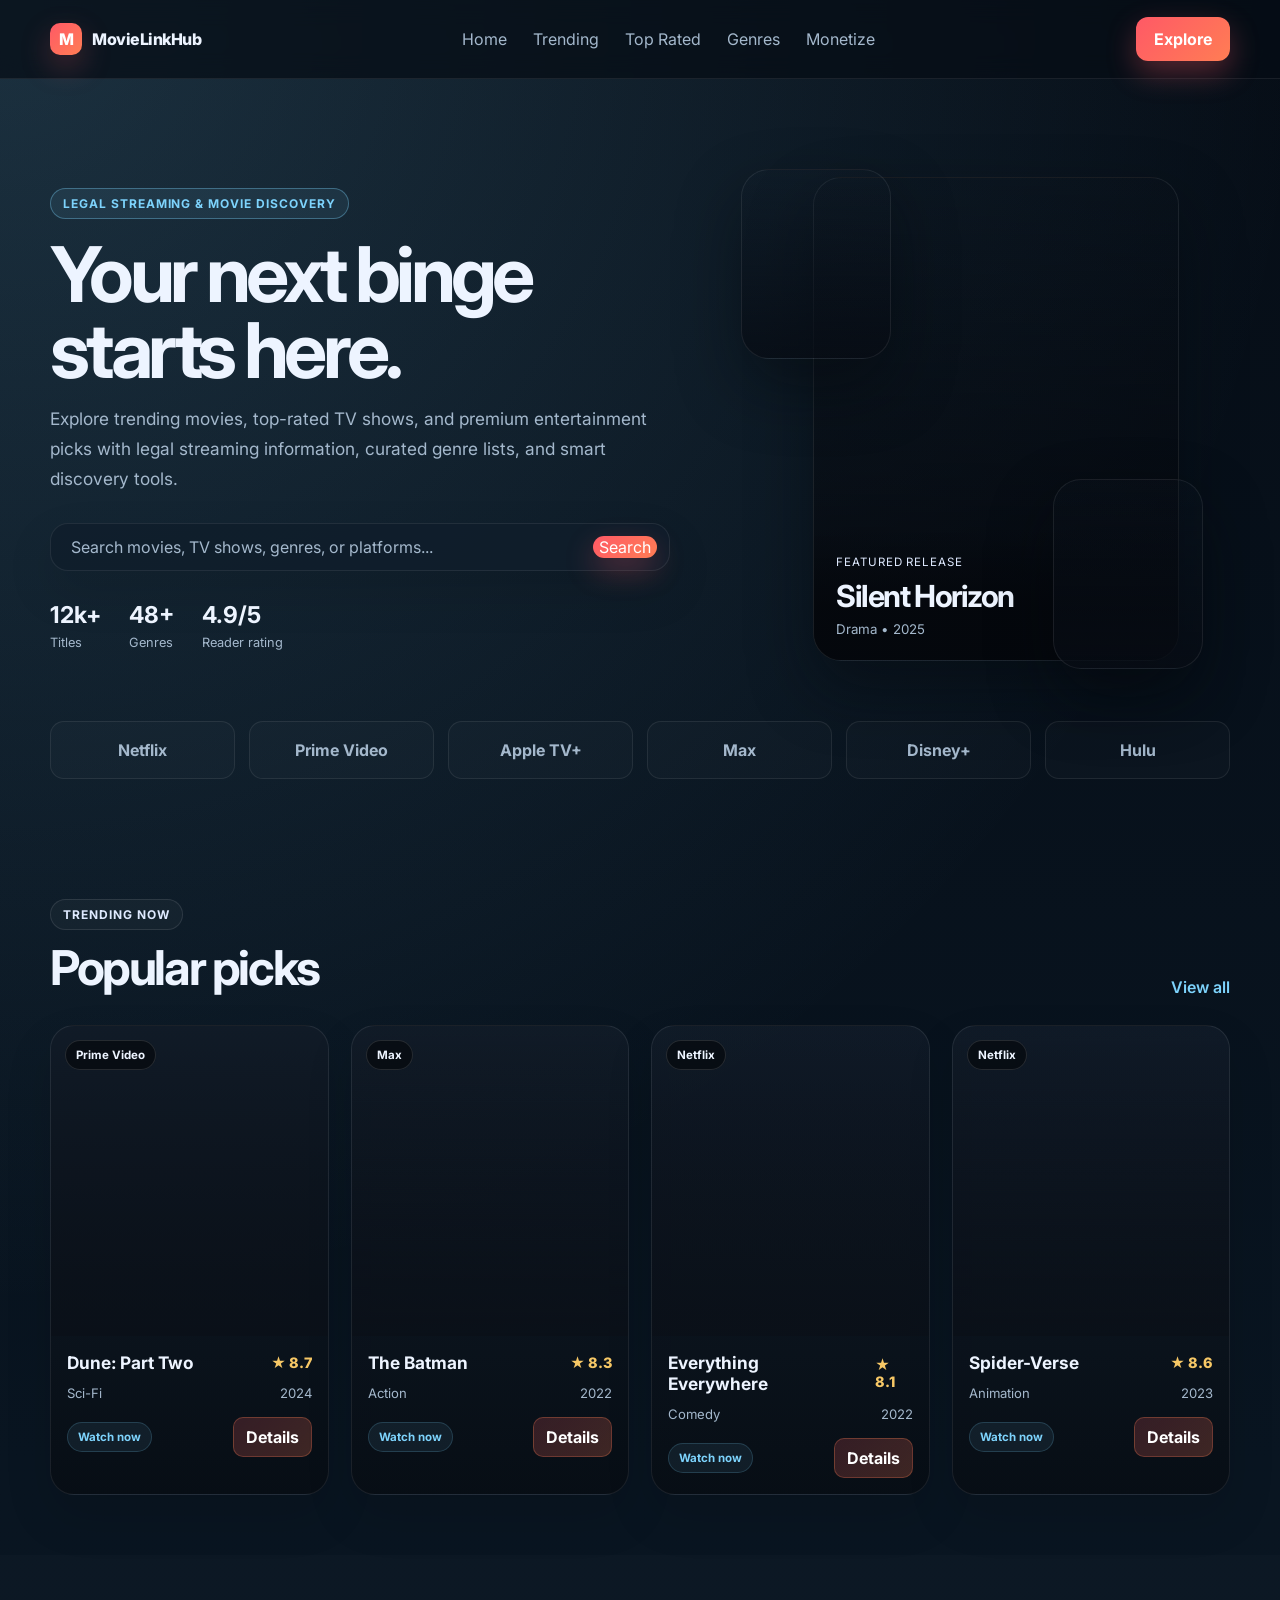
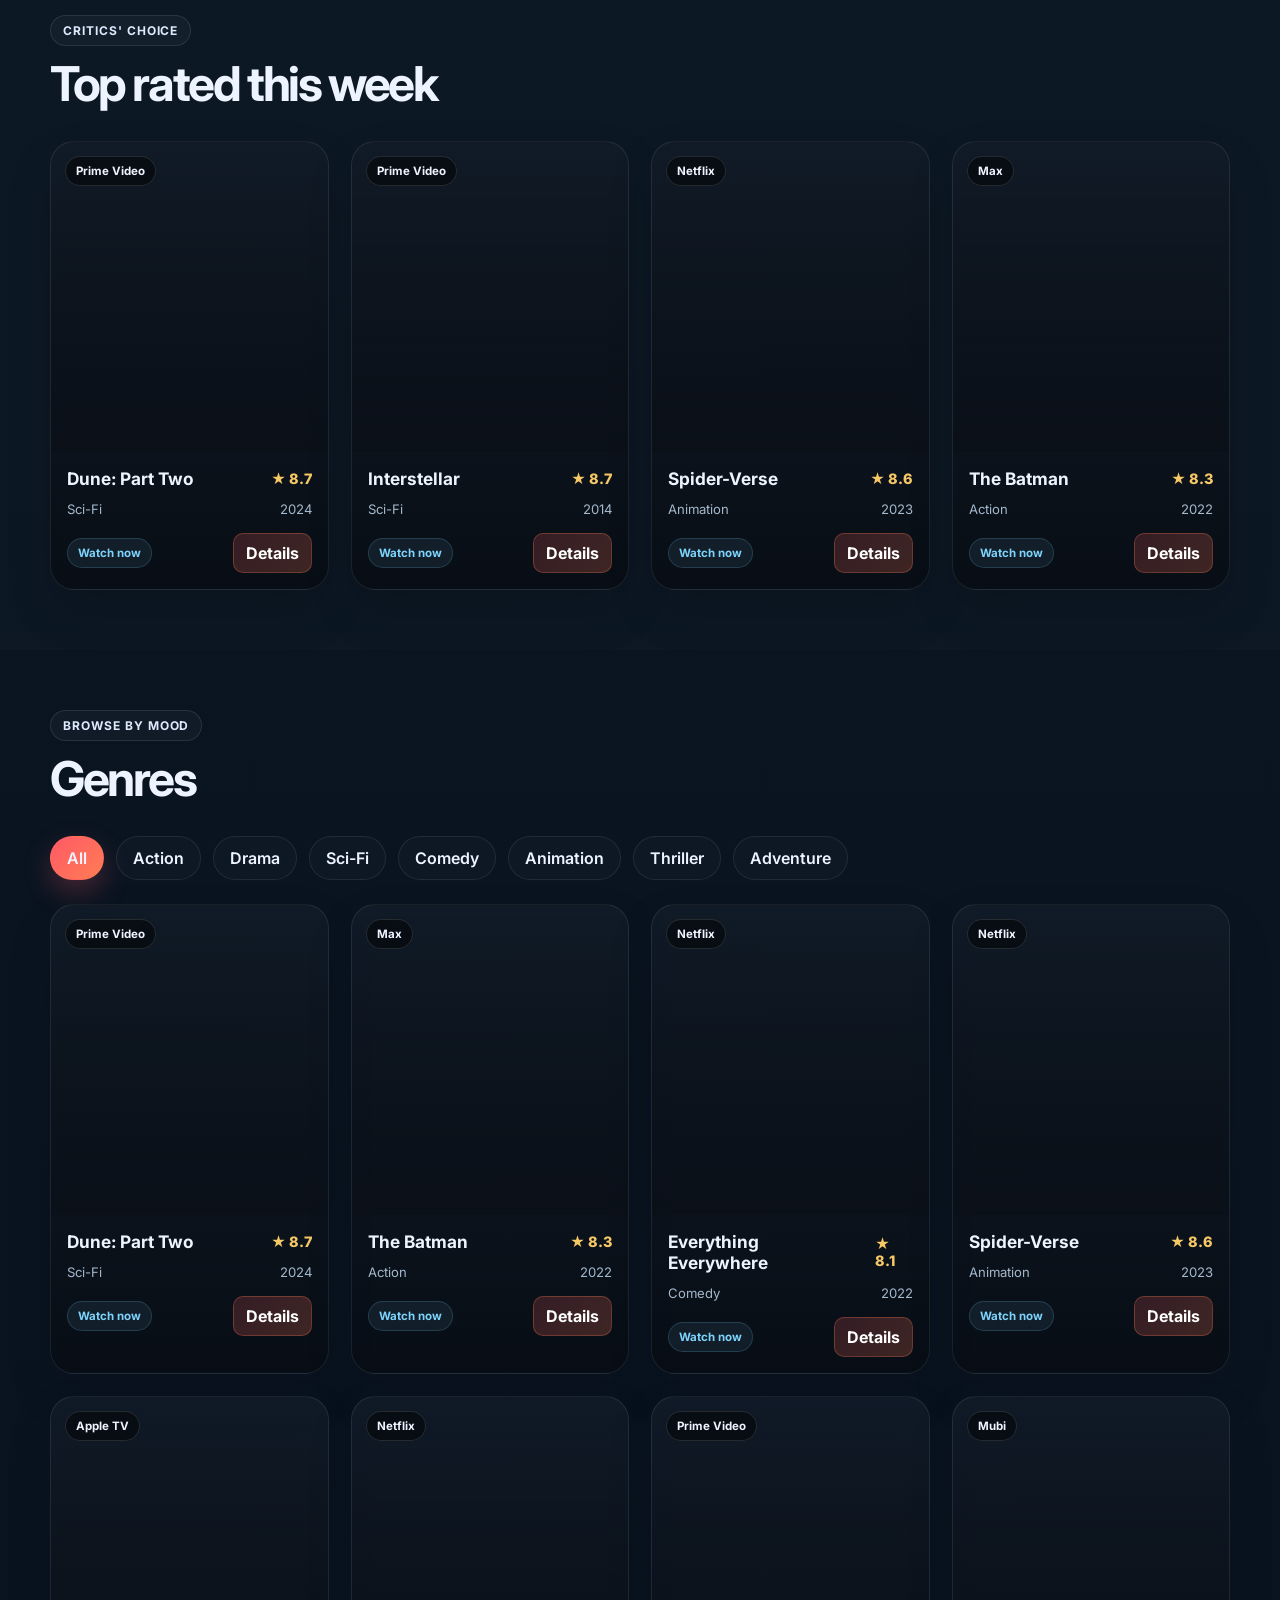
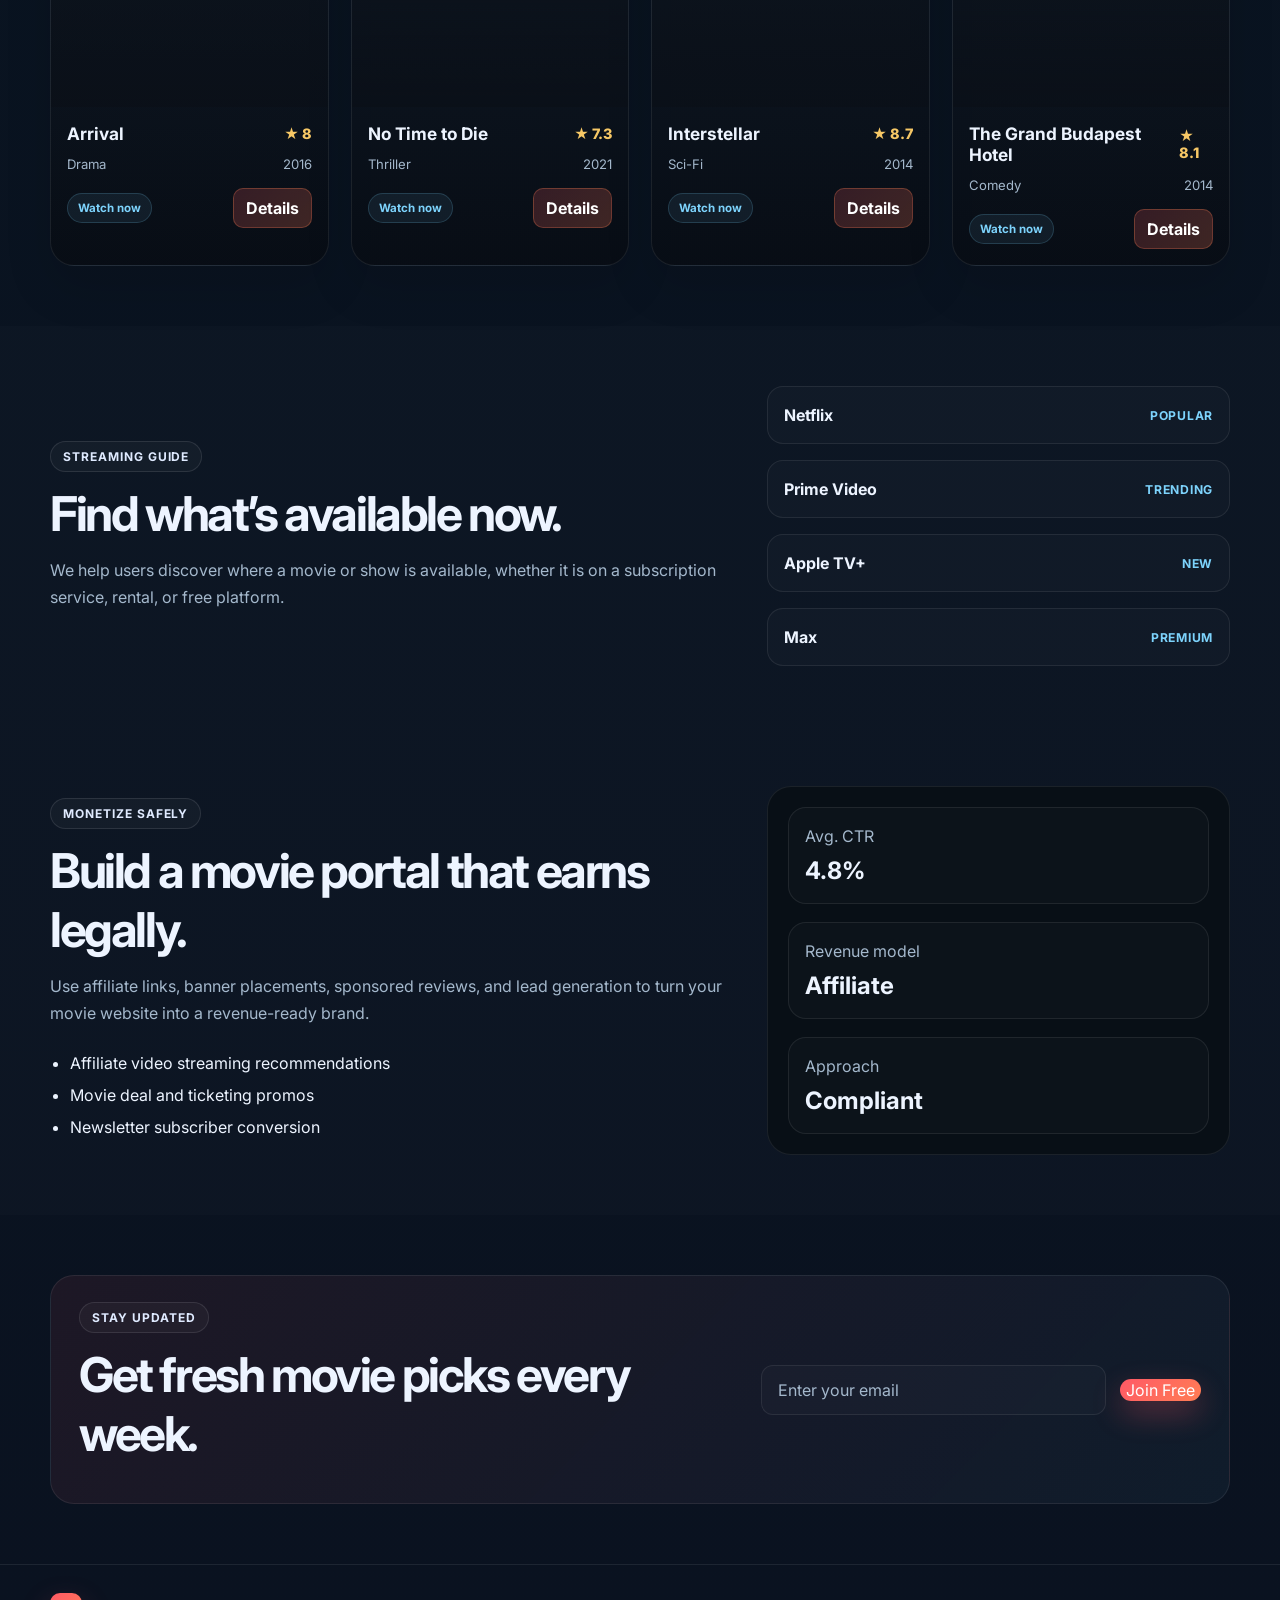
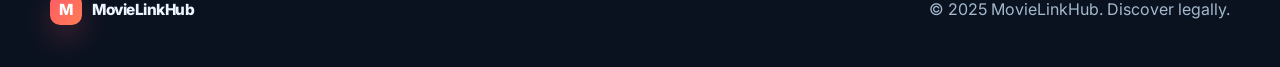
==== commit 0e94a331: "Add a richer movie UI, detail page, and data-driven movie browsing experience for the portal." ====
--- a/index.html
+++ b/index.html
@@ -5,9 +5,9 @@
     <meta name="viewport" content="width=device-width, initial-scale=1.0" />
     <meta
       name="description"
-      content="MovieLinkHub is a modern movie and TV discovery portal with legal streaming info, trending titles, and affiliate-ready monetization."
+      content="MovieLinkHub is a modern movie and TV discovery portal with legal streaming info, trending titles, and premium content discovery."
     />
-    <title>MovieLinkHub | Movie & TV Discover</title>
+    <title>MovieLinkHub | Discover Movies & TV</title>
     <link rel="preconnect" href="https://fonts.googleapis.com" />
     <link rel="preconnect" href="https://fonts.gstatic.com" crossorigin />
     <link
@@ -16,10 +16,10 @@
     />
     <link rel="stylesheet" href="styles.css" />
   </head>
-  <body>
+  <body data-page="home">
     <header class="site-header">
       <div class="container nav-wrap">
-        <a href="#home" class="brand" aria-label="MovieLinkHub home">
+        <a href="index.html" class="brand" aria-label="MovieLinkHub home">
           <span class="brand-mark">M</span>
           <span>MovieLinkHub</span>
         </a>
@@ -43,8 +43,8 @@
             <span class="eyebrow">Legal streaming & movie discovery</span>
             <h1>Your next binge starts here.</h1>
             <p>
-              Discover trending movies, top-rated TV shows, and legal streaming options
-              across Netflix, Prime Video, Apple TV, Max, and more.
+              Explore trending movies, top-rated TV shows, and premium entertainment picks with
+              legal streaming information, curated genre lists, and smart discovery tools.
             </p>
 
             <div class="hero-search">
--- a/styles.css
+++ b/styles.css
@@ -105,7 +105,11 @@
 
 .header-btn,
 .hero-search button,
-.newsletter-form button {
+.newsletter-form button,
+.primary-btn,
+.secondary-btn,
+.action-btn,
+.watch-link {
   display: inline-flex;
   align-items: center;
   justify-content: center;
@@ -118,14 +122,27 @@
   transition: transform 0.2s ease;
 }
 
-.header-btn {
-  padding: 11px 18px;
+.header-btn,
+.primary-btn,
+.action-btn,
+.watch-link {
+  padding: 12px 18px;
   font-weight: 700;
+}
+
+.secondary-btn {
+  padding: 12px 20px;
+  border: 1px solid var(--border);
+  background: transparent;
 }
 
 .header-btn:hover,
 .hero-search button:hover,
-.newsletter-form button:hover {
+.newsletter-form button:hover,
+.primary-btn:hover,
+.secondary-btn:hover,
+.action-btn:hover,
+.watch-link:hover {
   transform: translateY(-1px);
 }
 
@@ -201,12 +218,6 @@
   color: var(--muted);
 }
 
-.hero-search button,
-.newsletter-form button {
-  padding: 12px 18px;
-  font-weight: 700;
-}
-
 .hero-stats {
   margin-top: 30px;
   display: flex;
@@ -430,7 +441,8 @@
   font-weight: 700;
 }
 
-.watch-btn {
+.watch-btn,
+.watch-link {
   display: inline-flex;
   align-items: center;
   justify-content: center;
@@ -472,7 +484,8 @@
 
 .partner-layout,
 .monetize-grid,
-.newsletter-box {
+.newsletter-box,
+.detail-grid {
   display: grid;
   grid-template-columns: 1.2fr 0.8fr;
   gap: 22px;
@@ -486,14 +499,18 @@
 
 .partner-copy h2,
 .monetize-copy h2,
-.newsletter-box h2 {
+.newsletter-box h2,
+.detail-copy h1 {
   margin: 12px 0 14px;
   font-size: clamp(2rem, 4vw, 3rem);
   letter-spacing: -0.05em;
 }
 
 .partner-copy p,
-.monetize-copy p {
+.monetize-copy p,
+.detail-copy p,
+.detail-meta,
+.detail-summary {
   margin: 0;
   color: var(--muted);
   line-height: 1.7;
@@ -609,11 +626,118 @@
   color: var(--muted);
 }
 
+.detail-shell {
+  padding: 72px 0 30px;
+}
+
+.detail-back {
+  margin-bottom: 20px;
+}
+
+.detail-card {
+  background: linear-gradient(180deg, rgba(18, 29, 42, 0.9), rgba(8, 13, 20, 0.9));
+  border: 1px solid var(--border);
+  border-radius: 30px;
+  overflow: hidden;
+  box-shadow: 0 28px 60px rgba(0, 0, 0, 0.12);
+}
+
+.detail-media {
+  height: 420px;
+  background-size: cover;
+  background-position: center;
+  position: relative;
+}
+
+.detail-overlay {
+  position: absolute;
+  inset: 0;
+  background: linear-gradient(180deg, rgba(3, 6, 11, 0.18), rgba(3, 6, 11, 0.8));
+}
+
+.detail-content {
+  padding: 28px 30px 30px;
+}
+
+.detail-top {
+  display: flex;
+  justify-content: space-between;
+  align-items: center;
+  gap: 20px;
+  margin-bottom: 18px;
+}
+
+.detail-badges {
+  display: flex;
+  align-items: center;
+  flex-wrap: wrap;
+  gap: 10px;
+}
+
+.badge {
+  display: inline-flex;
+  padding: 7px 10px;
+  border-radius: 999px;
+  font-size: 0.72rem;
+  color: var(--accent);
+  background: rgba(125, 211, 252, 0.08);
+  border: 1px solid rgba(125, 211, 252, 0.18);
+}
+
+.detail-tools {
+  display: flex;
+  align-items: center;
+  gap: 12px;
+}
+
+.detail-rating {
+  display: inline-flex;
+  align-items: center;
+  gap: 8px;
+  padding: 10px 12px;
+  border-radius: 12px;
+  background: rgba(255, 255, 255, 0.03);
+  border: 1px solid var(--border);
+  color: var(--gold);
+  font-weight: 700;
+}
+
+.detail-copy {
+  max-width: 780px;
+}
+
+.detail-copy p {
+  margin-top: 14px;
+}
+
+.detail-meta {
+  display: flex;
+  flex-wrap: wrap;
+  gap: 14px;
+  margin-top: 18px;
+}
+
+.detail-summary {
+  margin-top: 12px;
+}
+
+.detail-actions {
+  display: flex;
+  gap: 12px;
+  margin-top: 20px;
+  flex-wrap: wrap;
+}
+
+.similar-section {
+  padding: 18px 0 30px;
+}
+
 @media (max-width: 980px) {
   .hero-grid,
   .partner-layout,
   .monetize-grid,
-  .newsletter-box {
+  .newsletter-box,
+  .detail-grid {
     grid-template-columns: 1fr;
   }
 
@@ -642,7 +766,8 @@
 
   .section-head,
   .footer-row,
-  .newsletter-form {
+  .newsletter-form,
+  .detail-top {
     flex-direction: column;
     align-items: flex-start;
   }
@@ -667,4 +792,8 @@
   .poster-scene {
     height: 420px;
   }
-}
+
+  .detail-content {
+    padding: 22px 18px 24px;
+  }
+}
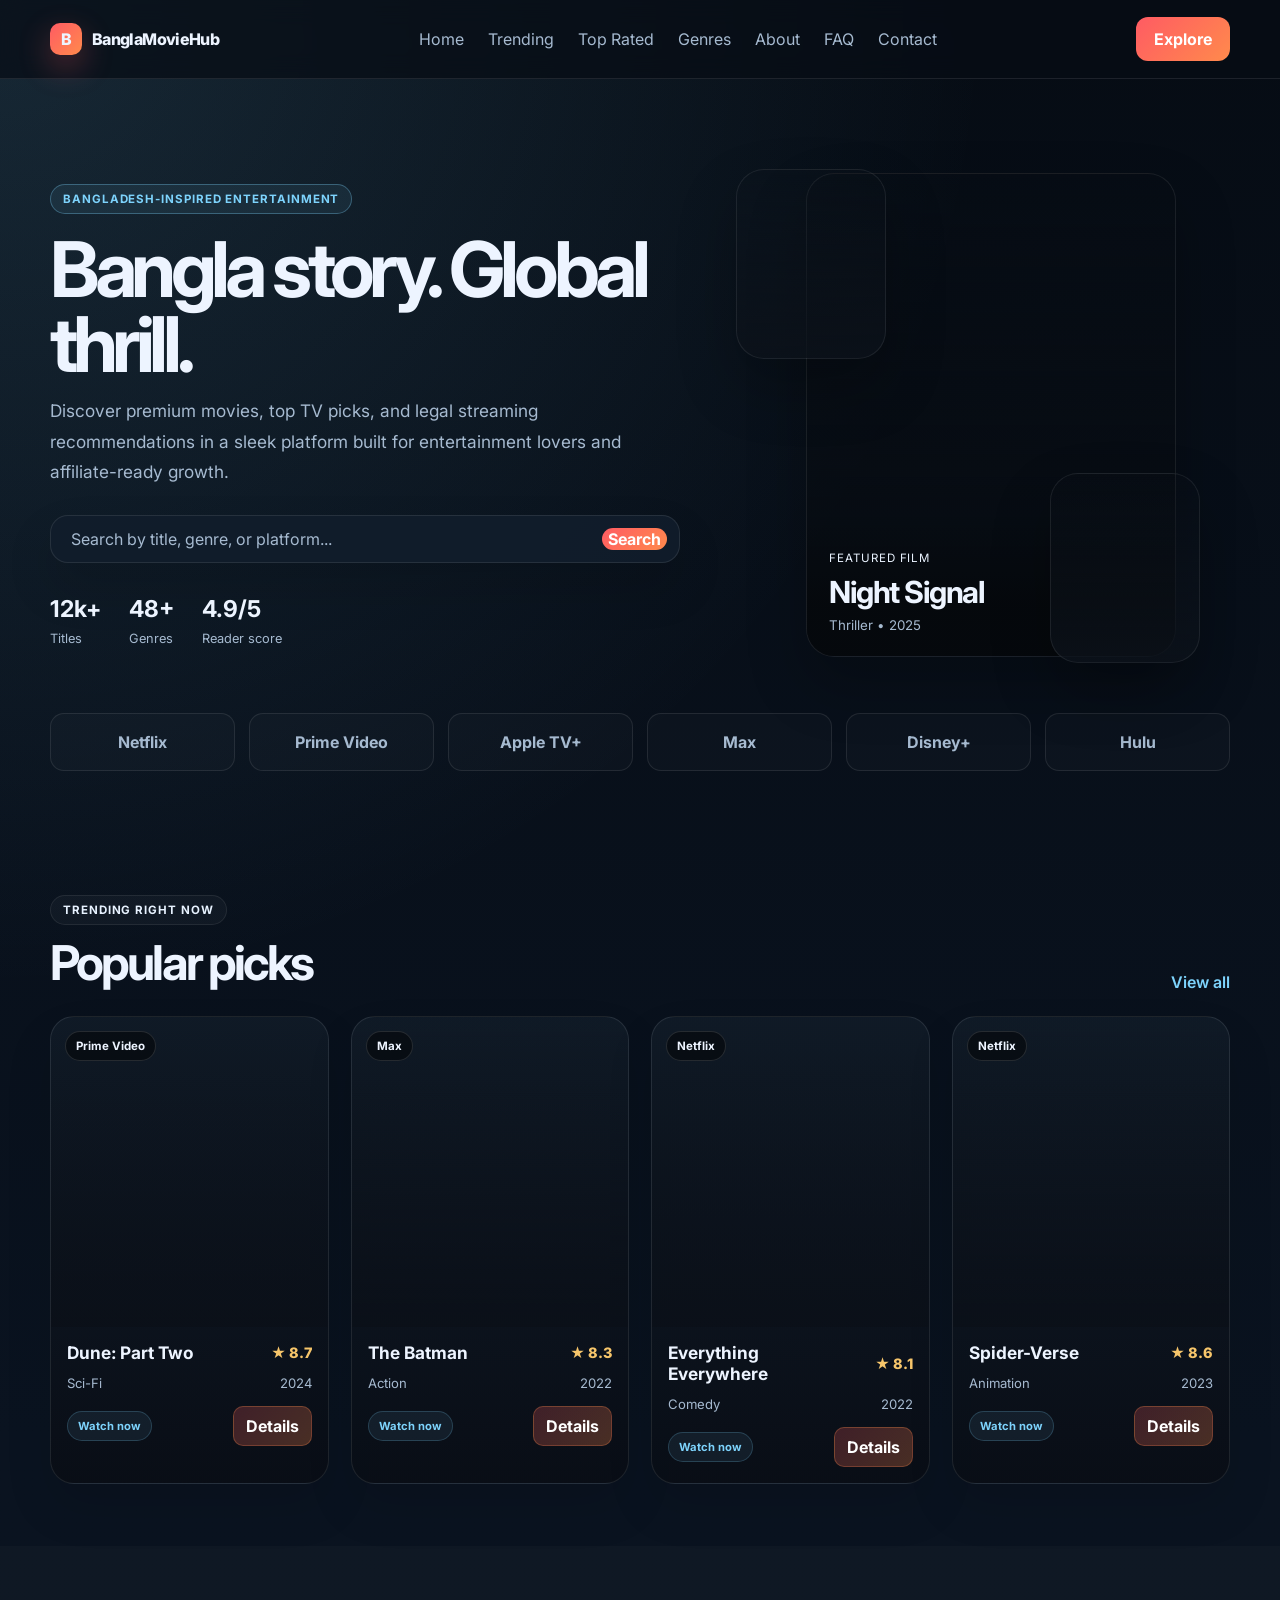
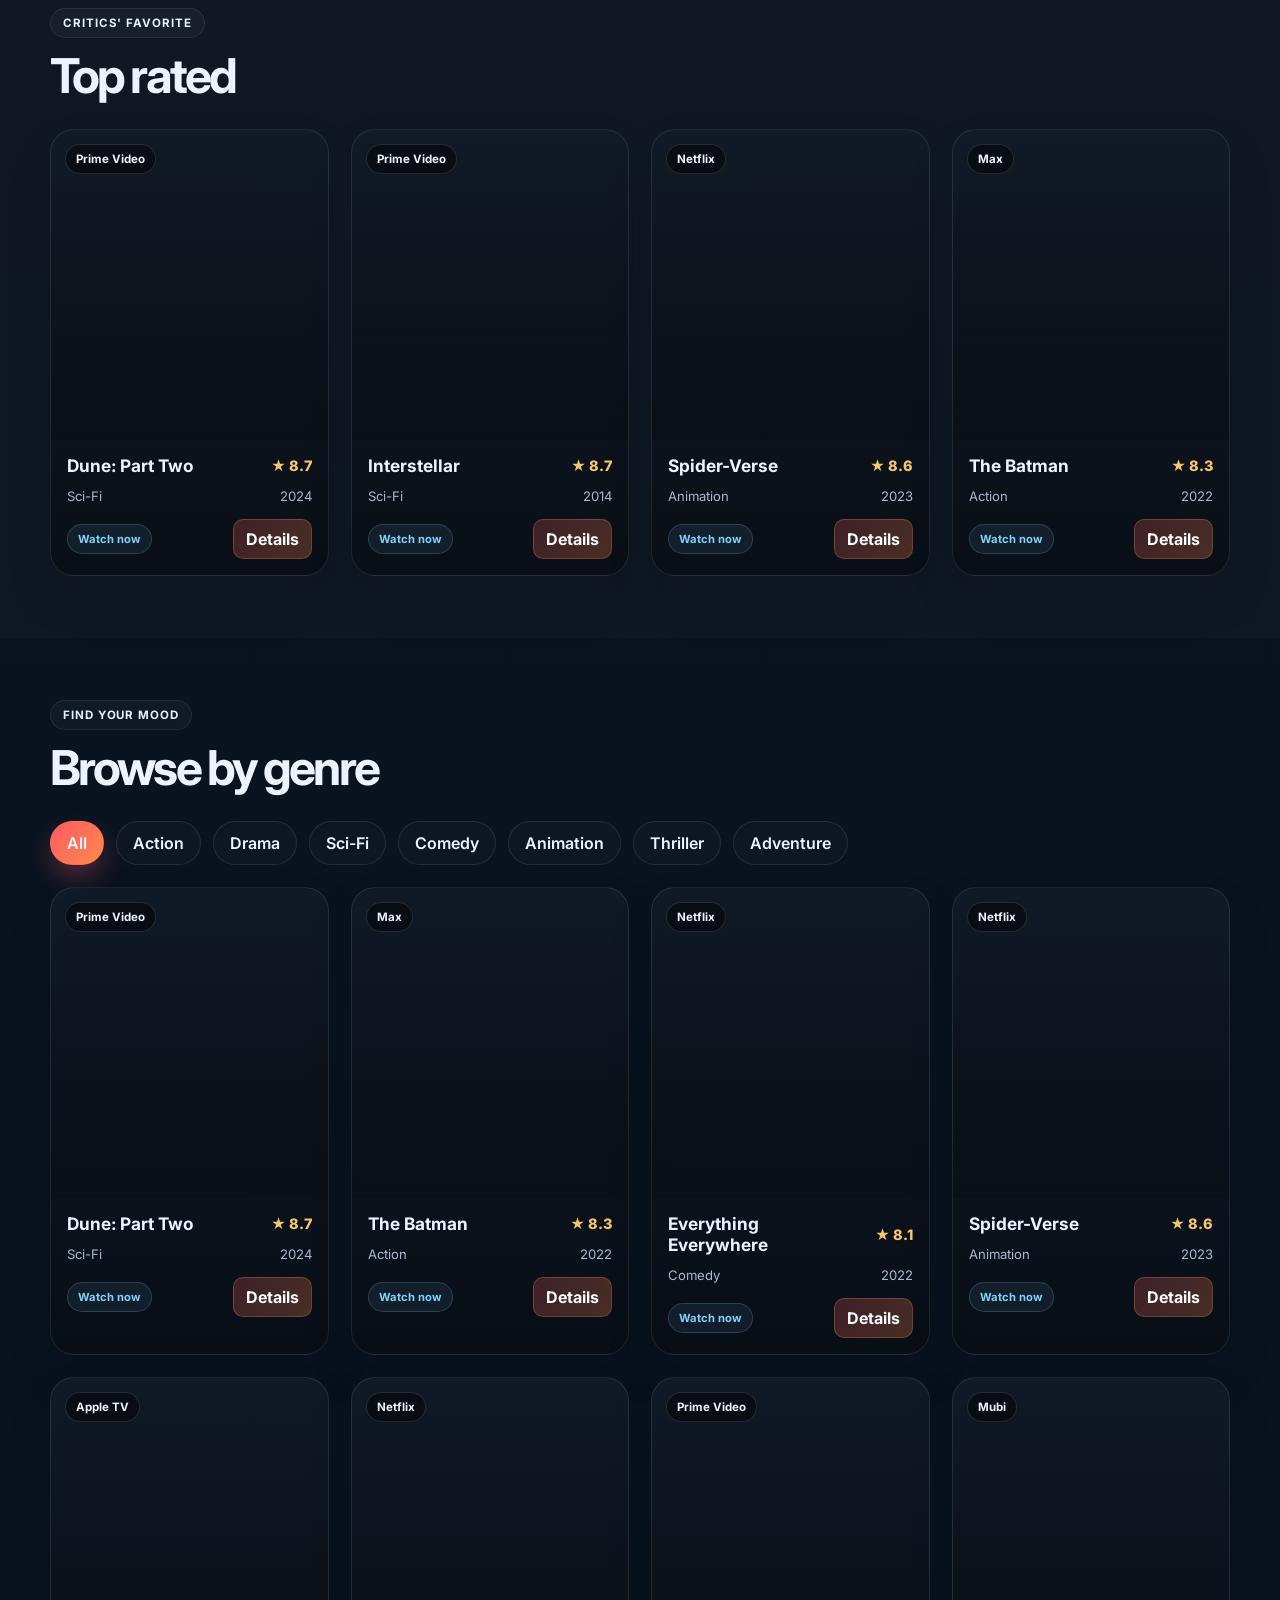
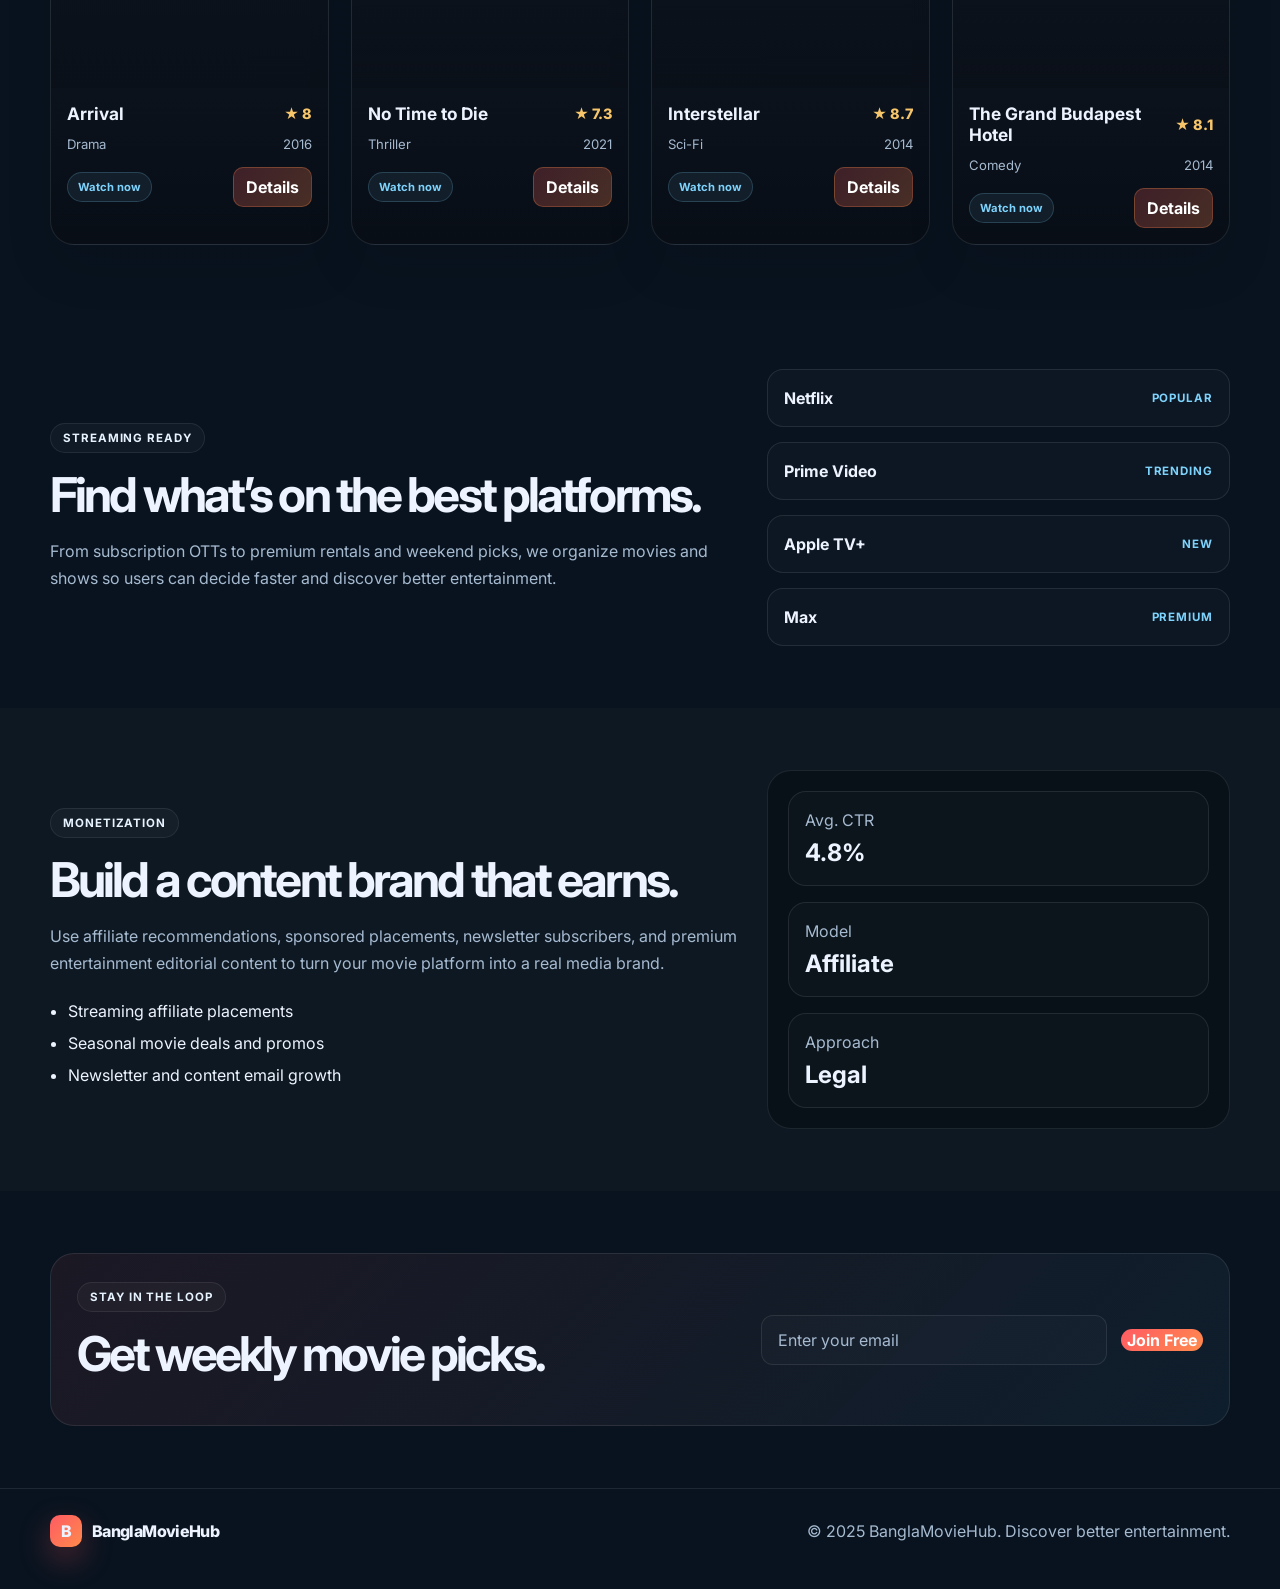
==== commit da007f78: "Create a polished BanglaMovieHub movie portal with premium UI, detailed pages, and monetization-read" ====
--- a/index.html
+++ b/index.html
@@ -5,9 +5,9 @@
     <meta name="viewport" content="width=device-width, initial-scale=1.0" />
     <meta
       name="description"
-      content="MovieLinkHub is a modern movie and TV discovery portal with legal streaming info, trending titles, and premium content discovery."
+      content="BanglaMovieHub is a premium Bangladesh-inspired movie and TV discovery platform with genre filters, trending lists, and affiliate-ready monetization."
     />
-    <title>MovieLinkHub | Discover Movies & TV</title>
+    <title>BanglaMovieHub | Movie & TV Discovery</title>
     <link rel="preconnect" href="https://fonts.googleapis.com" />
     <link rel="preconnect" href="https://fonts.gstatic.com" crossorigin />
     <link
@@ -19,9 +19,9 @@
   <body data-page="home">
     <header class="site-header">
       <div class="container nav-wrap">
-        <a href="index.html" class="brand" aria-label="MovieLinkHub home">
-          <span class="brand-mark">M</span>
-          <span>MovieLinkHub</span>
+        <a href="index.html" class="brand" aria-label="BanglaMovieHub home">
+          <span class="brand-mark">B</span>
+          <span>BanglaMovieHub</span>
         </a>
 
         <nav class="main-nav" aria-label="Main navigation">
@@ -29,7 +29,9 @@
           <a href="#trending">Trending</a>
           <a href="#top-rated">Top Rated</a>
           <a href="#genres">Genres</a>
-          <a href="#monetize">Monetize</a>
+          <a href="about.html">About</a>
+          <a href="faq.html">FAQ</a>
+          <a href="contact.html">Contact</a>
         </nav>
 
         <a class="header-btn" href="#trending">Explore</a>
@@ -40,19 +42,15 @@
       <section class="hero" id="home">
         <div class="container hero-grid">
           <div class="hero-content">
-            <span class="eyebrow">Legal streaming & movie discovery</span>
-            <h1>Your next binge starts here.</h1>
+            <span class="eyebrow">Bangladesh-inspired entertainment</span>
+            <h1>Bangla story. Global thrill.</h1>
             <p>
-              Explore trending movies, top-rated TV shows, and premium entertainment picks with
-              legal streaming information, curated genre lists, and smart discovery tools.
+              Discover premium movies, top TV picks, and legal streaming recommendations in a sleek
+              platform built for entertainment lovers and affiliate-ready growth.
             </p>
 
             <div class="hero-search">
-              <input
-                id="globalSearch"
-                type="text"
-                placeholder="Search movies, TV shows, genres, or platforms..."
-              />
+              <input id="globalSearch" type="text" placeholder="Search by title, genre, or platform..." />
               <button type="button">Search</button>
             </div>
 
@@ -67,18 +65,18 @@
               </div>
               <div>
                 <strong>4.9/5</strong>
-                <span>Reader rating</span>
-              </div>
-            </div>
-          </div>
-
-          <div class="hero-visual" aria-label="Featured posters">
+                <span>Reader score</span>
+              </div>
+            </div>
+          </div>
+
+          <div class="hero-visual">
             <div class="poster-scene">
               <div class="poster poster-large">
                 <div class="poster-overlay">
-                  <span>Featured release</span>
-                  <h3>Silent Horizon</h3>
-                  <small>Drama • 2025</small>
+                  <span>Featured film</span>
+                  <h3>Night Signal</h3>
+                  <small>Thriller • 2025</small>
                 </div>
               </div>
               <div class="poster poster-mini mini-one"></div>
@@ -103,12 +101,11 @@
         <div class="container">
           <div class="section-head">
             <div>
-              <span class="eyebrow dark">Trending now</span>
+              <span class="eyebrow dark">Trending right now</span>
               <h2>Popular picks</h2>
             </div>
             <a href="#" class="inline-link">View all</a>
           </div>
-
           <div id="trendingGrid" class="movie-grid"></div>
         </div>
       </section>
@@ -117,11 +114,10 @@
         <div class="container">
           <div class="section-head">
             <div>
-              <span class="eyebrow dark">Critics' choice</span>
-              <h2>Top rated this week</h2>
-            </div>
-          </div>
-
+              <span class="eyebrow dark">Critics' favorite</span>
+              <h2>Top rated</h2>
+            </div>
+          </div>
           <div id="topRatedGrid" class="movie-grid"></div>
         </div>
       </section>
@@ -130,8 +126,8 @@
         <div class="container">
           <div class="section-head">
             <div>
-              <span class="eyebrow dark">Browse by mood</span>
-              <h2>Genres</h2>
+              <span class="eyebrow dark">Find your mood</span>
+              <h2>Browse by genre</h2>
             </div>
           </div>
 
@@ -146,18 +142,18 @@
             <button class="genre-pill" data-genre="Adventure">Adventure</button>
           </div>
 
-          <div id="genreGrid" class="movie-grid genre-grid"></div>
+          <div id="genreGrid" class="movie-grid"></div>
         </div>
       </section>
 
       <section class="section partner-section">
         <div class="container partner-layout">
           <div class="partner-copy">
-            <span class="eyebrow dark">Streaming guide</span>
-            <h2>Find what’s available now.</h2>
+            <span class="eyebrow dark">Streaming ready</span>
+            <h2>Find what’s on the best platforms.</h2>
             <p>
-              We help users discover where a movie or show is available, whether it is on a
-              subscription service, rental, or free platform.
+              From subscription OTTs to premium rentals and weekend picks, we organize movies and shows
+              so users can decide faster and discover better entertainment.
             </p>
           </div>
 
@@ -173,16 +169,16 @@
       <section class="section monetise" id="monetize">
         <div class="container monetize-grid">
           <div class="monetize-copy">
-            <span class="eyebrow dark">Monetize safely</span>
-            <h2>Build a movie portal that earns legally.</h2>
+            <span class="eyebrow dark">Monetization</span>
+            <h2>Build a content brand that earns.</h2>
             <p>
-              Use affiliate links, banner placements, sponsored reviews, and lead generation to
-              turn your movie website into a revenue-ready brand.
+              Use affiliate recommendations, sponsored placements, newsletter subscribers, and premium
+              entertainment editorial content to turn your movie platform into a real media brand.
             </p>
             <ul>
-              <li>Affiliate video streaming recommendations</li>
-              <li>Movie deal and ticketing promos</li>
-              <li>Newsletter subscriber conversion</li>
+              <li>Streaming affiliate placements</li>
+              <li>Seasonal movie deals and promos</li>
+              <li>Newsletter and content email growth</li>
             </ul>
           </div>
 
@@ -192,12 +188,12 @@
               <strong>4.8%</strong>
             </div>
             <div class="metric-box">
-              <span>Revenue model</span>
+              <span>Model</span>
               <strong>Affiliate</strong>
             </div>
             <div class="metric-box">
               <span>Approach</span>
-              <strong>Compliant</strong>
+              <strong>Legal</strong>
             </div>
           </div>
         </div>
@@ -206,8 +202,8 @@
       <section class="section newsletter">
         <div class="container newsletter-box">
           <div>
-            <span class="eyebrow dark">Stay updated</span>
-            <h2>Get fresh movie picks every week.</h2>
+            <span class="eyebrow dark">Stay in the loop</span>
+            <h2>Get weekly movie picks.</h2>
           </div>
           <form class="newsletter-form">
             <input type="email" placeholder="Enter your email" />
@@ -220,10 +216,10 @@
     <footer class="site-footer">
       <div class="container footer-row">
         <div class="brand footer-brand">
-          <span class="brand-mark">M</span>
-          <span>MovieLinkHub</span>
-        </div>
-        <p>© 2025 MovieLinkHub. Discover legally.</p>
+          <span class="brand-mark">B</span>
+          <span>BanglaMovieHub</span>
+        </div>
+        <p>© 2025 BanglaMovieHub. Discover better entertainment.</p>
       </div>
     </footer>
 
--- a/styles.css
+++ b/styles.css
@@ -3,19 +3,18 @@
 }
 
 :root {
-  --bg: #07111d;
-  --bg-sec: #0d1724;
-  --panel: #101d2b;
+  --bg: #070d15;
+  --bg-2: #0d1724;
+  --panel: #111d2c;
   --panel-alt: #122536;
   --text: #edf4ff;
-  --muted: #a4b8cc;
-  --primary: #ff5966;
-  --primary-2: #ff7d54;
+  --muted: #a6bad0;
+  --primary: #ff5b63;
+  --primary-2: #ff8a4c;
   --accent: #7dd3fc;
-  --gold: #f7c866;
-  --success: #80ed99;
-  --border: rgba(255, 255, 255, 0.08);
-  --shadow: rgba(4, 9, 14, 0.45);
+  --gold: #f7c66b;
+  --border: rgba(255, 255, 255, 0.09);
+  --shadow: rgba(0, 0, 0, 0.24);
 }
 
 html {
@@ -27,8 +26,8 @@
   font-family: "Inter", sans-serif;
   color: var(--text);
   background:
-    radial-gradient(circle at top left, rgba(125, 211, 252, 0.18), transparent 26%),
-    linear-gradient(180deg, #060d16 0%, #091521 30%, #0a1220 100%);
+    radial-gradient(circle at top left, rgba(125, 211, 252, 0.14), transparent 20%),
+    linear-gradient(180deg, #060c14 0%, #0a1320 30%, #08131f 100%);
 }
 
 a {
@@ -47,7 +46,7 @@
 }
 
 .container {
-  width: min(1180px, calc(100% - 30px));
+  width: min(1180px, calc(100% - 32px));
   margin: 0 auto;
 }
 
@@ -55,9 +54,9 @@
   position: sticky;
   top: 0;
   z-index: 50;
+  backdrop-filter: blur(12px);
+  background: rgba(7, 13, 21, 0.72);
   border-bottom: 1px solid var(--border);
-  background: rgba(6, 13, 22, 0.72);
-  backdrop-filter: blur(12px);
 }
 
 .nav-wrap {
@@ -73,7 +72,7 @@
   align-items: center;
   gap: 10px;
   font-weight: 800;
-  letter-spacing: -0.03em;
+  letter-spacing: -0.04em;
 }
 
 .brand-mark {
@@ -82,15 +81,15 @@
   width: 32px;
   height: 32px;
   border-radius: 10px;
-  color: white;
+  font-weight: 800;
   background: linear-gradient(135deg, var(--primary), var(--primary-2));
-  box-shadow: 0 12px 30px rgba(255, 89, 102, 0.25);
+  box-shadow: 0 12px 32px rgba(255, 91, 99, 0.32);
 }
 
 .main-nav {
   display: flex;
   align-items: center;
-  gap: 26px;
+  gap: 24px;
   color: var(--muted);
 }
 
@@ -104,20 +103,20 @@
 }
 
 .header-btn,
+.primary-btn,
+.secondary-btn,
 .hero-search button,
 .newsletter-form button,
-.primary-btn,
-.secondary-btn,
-.action-btn,
-.watch-link {
+.watch-link,
+.action-btn {
   display: inline-flex;
   align-items: center;
   justify-content: center;
   border-radius: 12px;
   border: none;
+  background: linear-gradient(135deg, var(--primary), var(--primary-2));
   color: white;
-  background: linear-gradient(135deg, var(--primary), var(--primary-2));
-  box-shadow: 0 12px 30px rgba(255, 89, 102, 0.32);
+  font-weight: 700;
   cursor: pointer;
   transition: transform 0.2s ease;
 }
@@ -127,33 +126,32 @@
 .action-btn,
 .watch-link {
   padding: 12px 18px;
-  font-weight: 700;
 }
 
 .secondary-btn {
-  padding: 12px 20px;
+  padding: 12px 18px;
   border: 1px solid var(--border);
   background: transparent;
 }
 
 .header-btn:hover,
+.primary-btn:hover,
+.secondary-btn:hover,
 .hero-search button:hover,
 .newsletter-form button:hover,
-.primary-btn:hover,
-.secondary-btn:hover,
-.action-btn:hover,
-.watch-link:hover {
+.watch-link:hover,
+.action-btn:hover {
   transform: translateY(-1px);
 }
 
 .hero {
-  padding: 80px 0 32px;
+  padding: 76px 0 26px;
 }
 
 .hero-grid {
   display: grid;
-  grid-template-columns: 1.12fr 0.88fr;
-  gap: 26px;
+  grid-template-columns: 1.1fr 0.9fr;
+  gap: 30px;
   align-items: center;
 }
 
@@ -161,26 +159,26 @@
   display: inline-block;
   padding: 7px 12px;
   border-radius: 999px;
-  border: 1px solid rgba(125, 211, 252, 0.35);
+  border: 1px solid rgba(125, 211, 252, 0.32);
   background: rgba(125, 211, 252, 0.08);
+  font-size: 0.72rem;
   color: var(--accent);
-  font-size: 0.75rem;
   letter-spacing: 0.08em;
+  text-transform: uppercase;
   font-weight: 700;
-  text-transform: uppercase;
 }
 
 .eyebrow.dark {
-  color: #dfeaff;
-  border-color: rgba(255, 255, 255, 0.1);
+  color: #e7f2ff;
+  border-color: rgba(255, 255, 255, 0.08);
   background: rgba(255, 255, 255, 0.03);
 }
 
 .hero-content h1 {
-  margin: 18px 0 16px;
-  font-size: clamp(2.9rem, 6vw, 5.2rem);
+  margin: 18px 0 14px;
+  font-size: clamp(2.8rem, 6vw, 5rem);
+  letter-spacing: -0.07em;
   line-height: 0.98;
-  letter-spacing: -0.06em;
 }
 
 .hero-content p {
@@ -196,20 +194,20 @@
   align-items: center;
   gap: 12px;
   margin-top: 28px;
-  max-width: 620px;
   padding: 12px 12px 12px 18px;
   border-radius: 18px;
-  border: 1px solid var(--border);
-  background: rgba(16, 29, 43, 0.8);
-  box-shadow: 0 20px 48px rgba(0, 0, 0, 0.12);
+  max-width: 630px;
+  border: 1px solid var(--border);
+  background: rgba(17, 29, 44, 0.9);
+  box-shadow: 0 24px 48px rgba(0, 0, 0, 0.14);
 }
 
 .hero-search input {
   flex: 1;
   min-width: 0;
+  border: none;
+  background: transparent;
   color: var(--text);
-  background: transparent;
-  border: none;
   outline: none;
   font-size: 1rem;
 }
@@ -219,17 +217,17 @@
 }
 
 .hero-stats {
-  margin-top: 30px;
-  display: flex;
-  align-items: center;
+  display: flex;
   flex-wrap: wrap;
+  align-items: center;
   gap: 28px;
+  margin-top: 32px;
 }
 
 .hero-stats div {
   display: flex;
   flex-direction: column;
-  gap: 6px;
+  gap: 8px;
 }
 
 .hero-stats strong {
@@ -256,15 +254,15 @@
   position: absolute;
   border-radius: 28px;
   overflow: hidden;
-  box-shadow: 0 28px 64px var(--shadow);
+  box-shadow: 0 28px 60px var(--shadow);
   border: 1px solid rgba(255, 255, 255, 0.08);
 }
 
 .poster-large {
-  inset: 18px 32px 18px 72px;
+  inset: 18px 30px 18px 70px;
   background:
-    linear-gradient(180deg, rgba(10, 16, 24, 0.18), rgba(5, 7, 12, 0.8)),
-    url("https://images.unsplash.com/photo-1517604931442-7e0c8ed2963c?auto=format&fit=crop&w=1000&q=80") center/cover no-repeat;
+    linear-gradient(180deg, rgba(7, 11, 16, 0.16), rgba(7, 11, 16, 0.82)),
+    url("https://images.unsplash.com/photo-1517604931442-7e0c8ed2963c?auto=format&fit=crop&w=1200&q=80") center/cover no-repeat;
 }
 
 .poster-mini {
@@ -276,28 +274,28 @@
 
 .mini-one {
   left: 0;
-  top: 10px;
-  background-image: linear-gradient(180deg, rgba(18, 30, 44, 0.12), rgba(7, 12, 20, 0.8)), url("https://images.unsplash.com/photo-1513106580091-1d82408b8cd6?auto=format&fit=crop&w=900&q=80");
+  top: 14px;
+  background-image: linear-gradient(180deg, rgba(12, 18, 26, 0.1), rgba(12, 18, 26, 0.8)), url("https://images.unsplash.com/photo-1513106580091-1d82408b8cd6?auto=format&fit=crop&w=900&q=80");
 }
 
 .mini-two {
-  right: 8px;
-  bottom: 10px;
-  background-image: linear-gradient(180deg, rgba(18, 30, 44, 0.12), rgba(7, 12, 20, 0.8)), url("https://images.unsplash.com/photo-1497032628192-86f99bcd76bc?auto=format&fit=crop&w=900&q=80");
+  right: 6px;
+  bottom: 12px;
+  background-image: linear-gradient(180deg, rgba(12, 18, 26, 0.1), rgba(12, 18, 26, 0.8)), url("https://images.unsplash.com/photo-1497032628192-86f99bcd76bc?auto=format&fit=crop&w=900&q=80");
 }
 
 .poster-overlay {
   position: absolute;
   inset: auto 0 0 0;
   padding: 22px;
-  background: linear-gradient(180deg, transparent, rgba(4, 7, 12, 0.9) 60%);
+  background: linear-gradient(180deg, transparent, rgba(5, 8, 12, 0.9) 62%);
 }
 
 .poster-overlay span {
+  color: #eaf3ff;
+  letter-spacing: 0.08em;
   font-size: 0.72rem;
-  color: #dfeaff;
   text-transform: uppercase;
-  letter-spacing: 0.08em;
 }
 
 .poster-overlay h3 {
@@ -311,11 +309,11 @@
 }
 
 .section {
-  padding: 60px 0;
+  padding: 62px 0;
 }
 
 .trust-strip {
-  padding-top: 10px;
+  padding-top: 12px;
 }
 
 .trust-grid {
@@ -325,11 +323,11 @@
 }
 
 .trust-grid div {
+  border: 1px solid var(--border);
+  background: rgba(255, 255, 255, 0.02);
+  border-radius: 14px;
   padding: 18px 12px;
   text-align: center;
-  border: 1px solid var(--border);
-  border-radius: 14px;
-  background: rgba(255, 255, 255, 0.02);
   color: var(--muted);
   font-weight: 700;
 }
@@ -339,22 +337,18 @@
   align-items: end;
   justify-content: space-between;
   gap: 20px;
-  margin-bottom: 28px;
+  margin-bottom: 24px;
 }
 
 .section-head h2 {
   margin: 8px 0 0;
   font-size: clamp(2rem, 4vw, 3rem);
-  letter-spacing: -0.05em;
+  letter-spacing: -0.06em;
 }
 
 .inline-link {
   color: var(--accent);
   font-weight: 600;
-}
-
-.alt {
-  background: rgba(255, 255, 255, 0.01);
 }
 
 .movie-grid {
@@ -367,8 +361,8 @@
   overflow: hidden;
   border-radius: 24px;
   border: 1px solid var(--border);
-  background: linear-gradient(180deg, rgba(18, 29, 42, 0.9), rgba(8, 13, 20, 0.9));
-  box-shadow: 0 22px 48px rgba(0, 0, 0, 0.12);
+  background: linear-gradient(180deg, rgba(18, 29, 42, 0.9), rgba(9, 14, 21, 0.9));
+  box-shadow: 0 24px 48px rgba(0, 0, 0, 0.1);
 }
 
 .card-image {
@@ -384,27 +378,27 @@
   left: 14px;
   padding: 7px 10px;
   border-radius: 999px;
+  border: 1px solid rgba(255, 255, 255, 0.12);
   background: rgba(0, 0, 0, 0.45);
-  border: 1px solid rgba(255, 255, 255, 0.12);
   font-size: 0.72rem;
   font-weight: 700;
-  backdrop-filter: blur(6px);
 }
 
 .card-body {
-  padding: 16px;
+  padding: 15px 16px 16px;
 }
 
 .card-head {
   display: flex;
-  align-items: center;
   justify-content: space-between;
-  gap: 12px;
+  align-items: center;
+  gap: 10px;
 }
 
 .card-head h3 {
   margin: 0;
   font-size: 1.08rem;
+  max-width: 180px;
 }
 
 .rating {
@@ -414,11 +408,9 @@
 }
 
 .meta {
-  margin: 12px 0 16px;
-  display: flex;
-  align-items: center;
+  display: flex;
   justify-content: space-between;
-  gap: 8px;
+  margin: 12px 0 15px;
   color: var(--muted);
   font-size: 0.82rem;
 }
@@ -436,8 +428,8 @@
   border-radius: 999px;
   color: var(--accent);
   background: rgba(125, 211, 252, 0.08);
-  border: 1px solid rgba(125, 211, 252, 0.18);
-  font-size: 0.72rem;
+  border: 1px solid rgba(125, 211, 252, 0.2);
+  font-size: 0.7rem;
   font-weight: 700;
 }
 
@@ -449,23 +441,27 @@
   padding: 9px 12px;
   border-radius: 10px;
   font-weight: 700;
-  color: #fff;
-  background: linear-gradient(135deg, rgba(255, 89, 102, 0.18), rgba(255, 125, 84, 0.22));
-  border: 1px solid rgba(255, 125, 84, 0.28);
+  color: white;
+  background: linear-gradient(135deg, rgba(255, 91, 99, 0.22), rgba(255, 138, 76, 0.26));
+  border: 1px solid rgba(255, 138, 76, 0.28);
+}
+
+.alt {
+  background: rgba(255, 255, 255, 0.02);
 }
 
 .genre-filter-row {
   display: flex;
   flex-wrap: wrap;
   gap: 12px;
-  margin-bottom: 24px;
+  margin-bottom: 22px;
 }
 
 .genre-pill {
   border: 1px solid var(--border);
+  color: var(--text);
+  background: rgba(255, 255, 255, 0.02);
   border-radius: 999px;
-  background: rgba(255, 255, 255, 0.02);
-  color: var(--text);
   padding: 11px 16px;
   font-weight: 600;
   cursor: pointer;
@@ -475,11 +471,7 @@
 .genre-pill.active {
   background: linear-gradient(135deg, var(--primary), var(--primary-2));
   border-color: transparent;
-  box-shadow: 0 12px 28px rgba(255, 89, 102, 0.25);
-}
-
-.genre-pill:hover {
-  transform: translateY(-1px);
+  box-shadow: 0 12px 24px rgba(255, 91, 99, 0.28);
 }
 
 .partner-layout,
@@ -492,25 +484,19 @@
   align-items: center;
 }
 
-.partner-section,
-.monetise {
-  background: rgba(255, 255, 255, 0.01);
-}
-
 .partner-copy h2,
 .monetize-copy h2,
 .newsletter-box h2,
 .detail-copy h1 {
   margin: 12px 0 14px;
   font-size: clamp(2rem, 4vw, 3rem);
-  letter-spacing: -0.05em;
+  letter-spacing: -0.06em;
 }
 
 .partner-copy p,
 .monetize-copy p,
-.detail-copy p,
-.detail-meta,
-.detail-summary {
+.detail-summary,
+.detail-meta {
   margin: 0;
   color: var(--muted);
   line-height: 1.7;
@@ -518,7 +504,7 @@
 
 .platform-list {
   display: grid;
-  gap: 16px;
+  gap: 15px;
 }
 
 .platform-item {
@@ -526,10 +512,10 @@
   align-items: center;
   justify-content: space-between;
   gap: 12px;
+  border: 1px solid var(--border);
+  border-radius: 16px;
+  background: rgba(255, 255, 255, 0.02);
   padding: 18px 16px;
-  border-radius: 16px;
-  border: 1px solid var(--border);
-  background: rgba(255, 255, 255, 0.02);
 }
 
 .platform-item span {
@@ -538,38 +524,42 @@
 
 .platform-item b {
   color: var(--accent);
-  font-size: 0.76rem;
-  letter-spacing: 0.06em;
   text-transform: uppercase;
+  letter-spacing: 0.08em;
+  font-size: 0.72rem;
+}
+
+.monetise {
+  background: rgba(255, 255, 255, 0.02);
 }
 
 .monetize-copy ul {
-  margin: 20px 0 0;
-  padding-left: 20px;
+  margin: 18px 0 0;
+  padding-left: 18px;
   color: #edf4ff;
   line-height: 2;
 }
 
 .monetize-card {
   display: grid;
-  gap: 18px;
+  gap: 16px;
+  border: 1px solid var(--border);
+  border-radius: 24px;
+  background: rgba(8, 16, 24, 0.9);
   padding: 20px;
-  border: 1px solid var(--border);
-  border-radius: 24px;
-  background: rgba(8, 15, 22, 0.9);
 }
 
 .metric-box {
-  padding: 18px 16px;
   border: 1px solid var(--border);
   background: rgba(255, 255, 255, 0.02);
   border-radius: 18px;
+  padding: 18px 16px;
 }
 
 .metric-box span {
   display: block;
-  color: var(--muted);
-  margin-bottom: 10px;
+  margin-bottom: 8px;
+  color: var(--muted);
 }
 
 .metric-box strong {
@@ -577,10 +567,10 @@
 }
 
 .newsletter-box {
-  padding: 26px 28px;
+  padding: 28px 26px;
+  border: 1px solid var(--border);
   border-radius: 24px;
-  border: 1px solid var(--border);
-  background: linear-gradient(135deg, rgba(255, 89, 102, 0.08), rgba(125, 211, 252, 0.05));
+  background: linear-gradient(135deg, rgba(255, 91, 99, 0.08), rgba(125, 211, 252, 0.06));
 }
 
 .newsletter-form {
@@ -593,8 +583,8 @@
 .newsletter-form input {
   flex: 1;
   min-width: 0;
+  border: 1px solid var(--border);
   background: rgba(255, 255, 255, 0.02);
-  border: 1px solid var(--border);
   border-radius: 12px;
   padding: 14px 16px;
   color: var(--text);
@@ -606,7 +596,7 @@
 }
 
 .site-footer {
-  padding: 28px 0 42px;
+  padding: 26px 0 42px;
   border-top: 1px solid var(--border);
 }
 
@@ -617,10 +607,6 @@
   gap: 18px;
 }
 
-.footer-brand {
-  font-size: 0.96rem;
-}
-
 .footer-row p {
   margin: 0;
   color: var(--muted);
@@ -631,22 +617,22 @@
 }
 
 .detail-back {
-  margin-bottom: 20px;
+  margin-bottom: 18px;
 }
 
 .detail-card {
-  background: linear-gradient(180deg, rgba(18, 29, 42, 0.9), rgba(8, 13, 20, 0.9));
   border: 1px solid var(--border);
   border-radius: 30px;
   overflow: hidden;
-  box-shadow: 0 28px 60px rgba(0, 0, 0, 0.12);
+  background: linear-gradient(180deg, rgba(18, 29, 42, 0.9), rgba(8, 13, 20, 0.95));
+  box-shadow: 0 24px 60px rgba(0, 0, 0, 0.12);
 }
 
 .detail-media {
+  position: relative;
   height: 420px;
+  background-position: center;
   background-size: cover;
-  background-position: center;
-  position: relative;
 }
 
 .detail-overlay {
@@ -661,15 +647,14 @@
 
 .detail-top {
   display: flex;
+  align-items: center;
   justify-content: space-between;
-  align-items: center;
-  gap: 20px;
+  gap: 18px;
   margin-bottom: 18px;
 }
 
 .detail-badges {
   display: flex;
-  align-items: center;
   flex-wrap: wrap;
   gap: 10px;
 }
@@ -678,16 +663,11 @@
   display: inline-flex;
   padding: 7px 10px;
   border-radius: 999px;
-  font-size: 0.72rem;
-  color: var(--accent);
   background: rgba(125, 211, 252, 0.08);
   border: 1px solid rgba(125, 211, 252, 0.18);
-}
-
-.detail-tools {
-  display: flex;
-  align-items: center;
-  gap: 12px;
+  color: var(--accent);
+  font-size: 0.72rem;
+  font-weight: 700;
 }
 
 .detail-rating {
@@ -695,15 +675,15 @@
   align-items: center;
   gap: 8px;
   padding: 10px 12px;
+  border: 1px solid var(--border);
+  background: rgba(255, 255, 255, 0.03);
   border-radius: 12px;
-  background: rgba(255, 255, 255, 0.03);
-  border: 1px solid var(--border);
   color: var(--gold);
   font-weight: 700;
 }
 
 .detail-copy {
-  max-width: 780px;
+  max-width: 760px;
 }
 
 .detail-copy p {
@@ -713,23 +693,69 @@
 .detail-meta {
   display: flex;
   flex-wrap: wrap;
+  gap: 12px;
+  margin-top: 16px;
+}
+
+.detail-actions {
+  display: flex;
+  flex-wrap: wrap;
+  gap: 12px;
+  margin-top: 18px;
+}
+
+.similar-section {
+  padding: 12px 0 34px;
+}
+
+.page-shell {
+  padding: 72px 0 50px;
+}
+
+.page-card {
+  border: 1px solid var(--border);
+  background: linear-gradient(180deg, rgba(18, 29, 42, 0.88), rgba(8, 13, 20, 0.9));
+  border-radius: 26px;
+  padding: 24px 22px;
+}
+
+.page-card h1 {
+  font-size: clamp(2rem, 4vw, 3rem);
+  letter-spacing: -0.05em;
+  margin: 0 0 14px;
+}
+
+.page-card p,
+.page-card li {
+  color: var(--muted);
+  line-height: 1.8;
+}
+
+.page-card ul {
+  margin: 14px 0 0;
+  padding-left: 18px;
+}
+
+.contact-grid {
+  display: grid;
+  grid-template-columns: 1fr 1fr;
+  gap: 20px;
+}
+
+.contact-form {
+  display: grid;
   gap: 14px;
-  margin-top: 18px;
-}
-
-.detail-summary {
-  margin-top: 12px;
-}
-
-.detail-actions {
-  display: flex;
-  gap: 12px;
-  margin-top: 20px;
-  flex-wrap: wrap;
-}
-
-.similar-section {
-  padding: 18px 0 30px;
+}
+
+.contact-form input,
+.contact-form textarea {
+  width: 100%;
+  padding: 14px 16px;
+  border-radius: 12px;
+  background: rgba(255, 255, 255, 0.02);
+  color: var(--text);
+  border: 1px solid var(--border);
+  outline: none;
 }
 
 @media (max-width: 980px) {
@@ -737,7 +763,8 @@
   .partner-layout,
   .monetize-grid,
   .newsletter-box,
-  .detail-grid {
+  .detail-grid,
+  .contact-grid {
     grid-template-columns: 1fr;
   }
 
@@ -756,7 +783,7 @@
   }
 
   .hero {
-    padding-top: 60px;
+    padding-top: 50px;
   }
 
   .movie-grid,
@@ -794,6 +821,6 @@
   }
 
   .detail-content {
-    padding: 22px 18px 24px;
-  }
-}
+    padding: 20px 18px 24px;
+  }
+}
